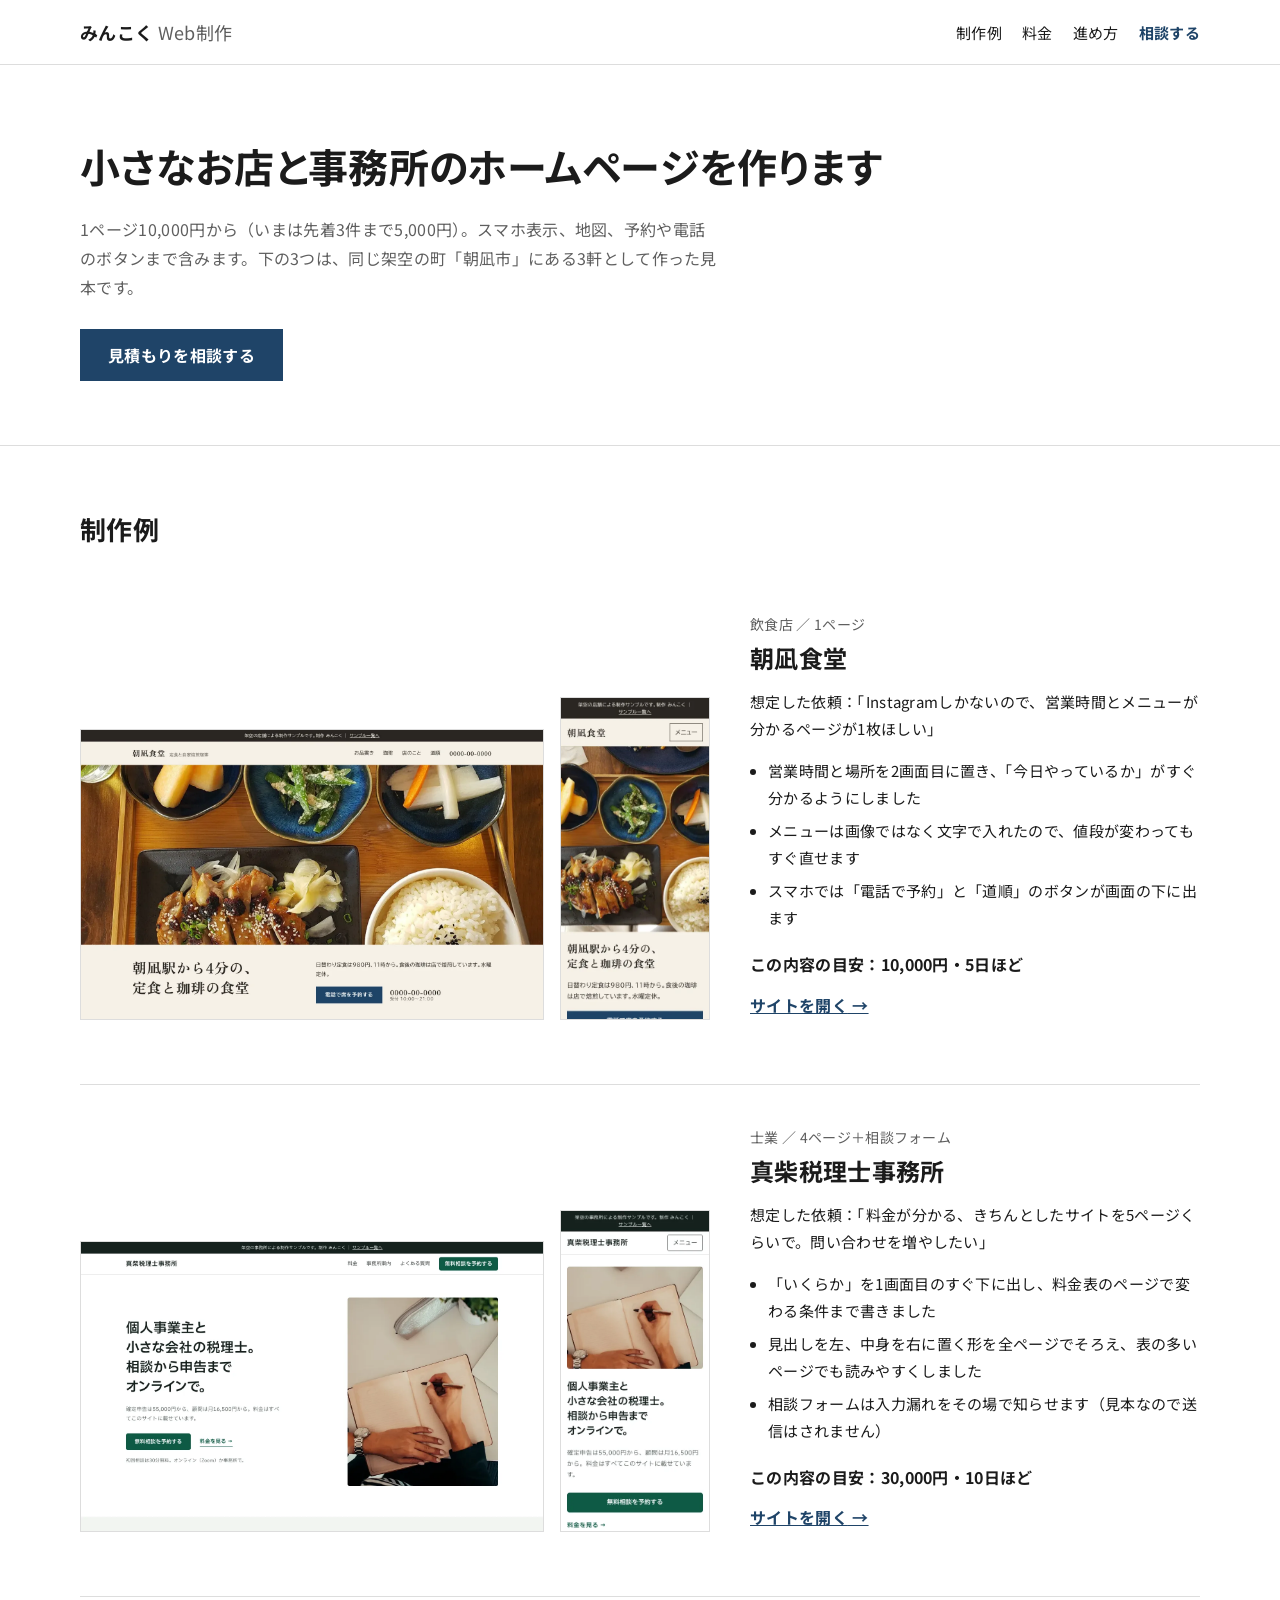
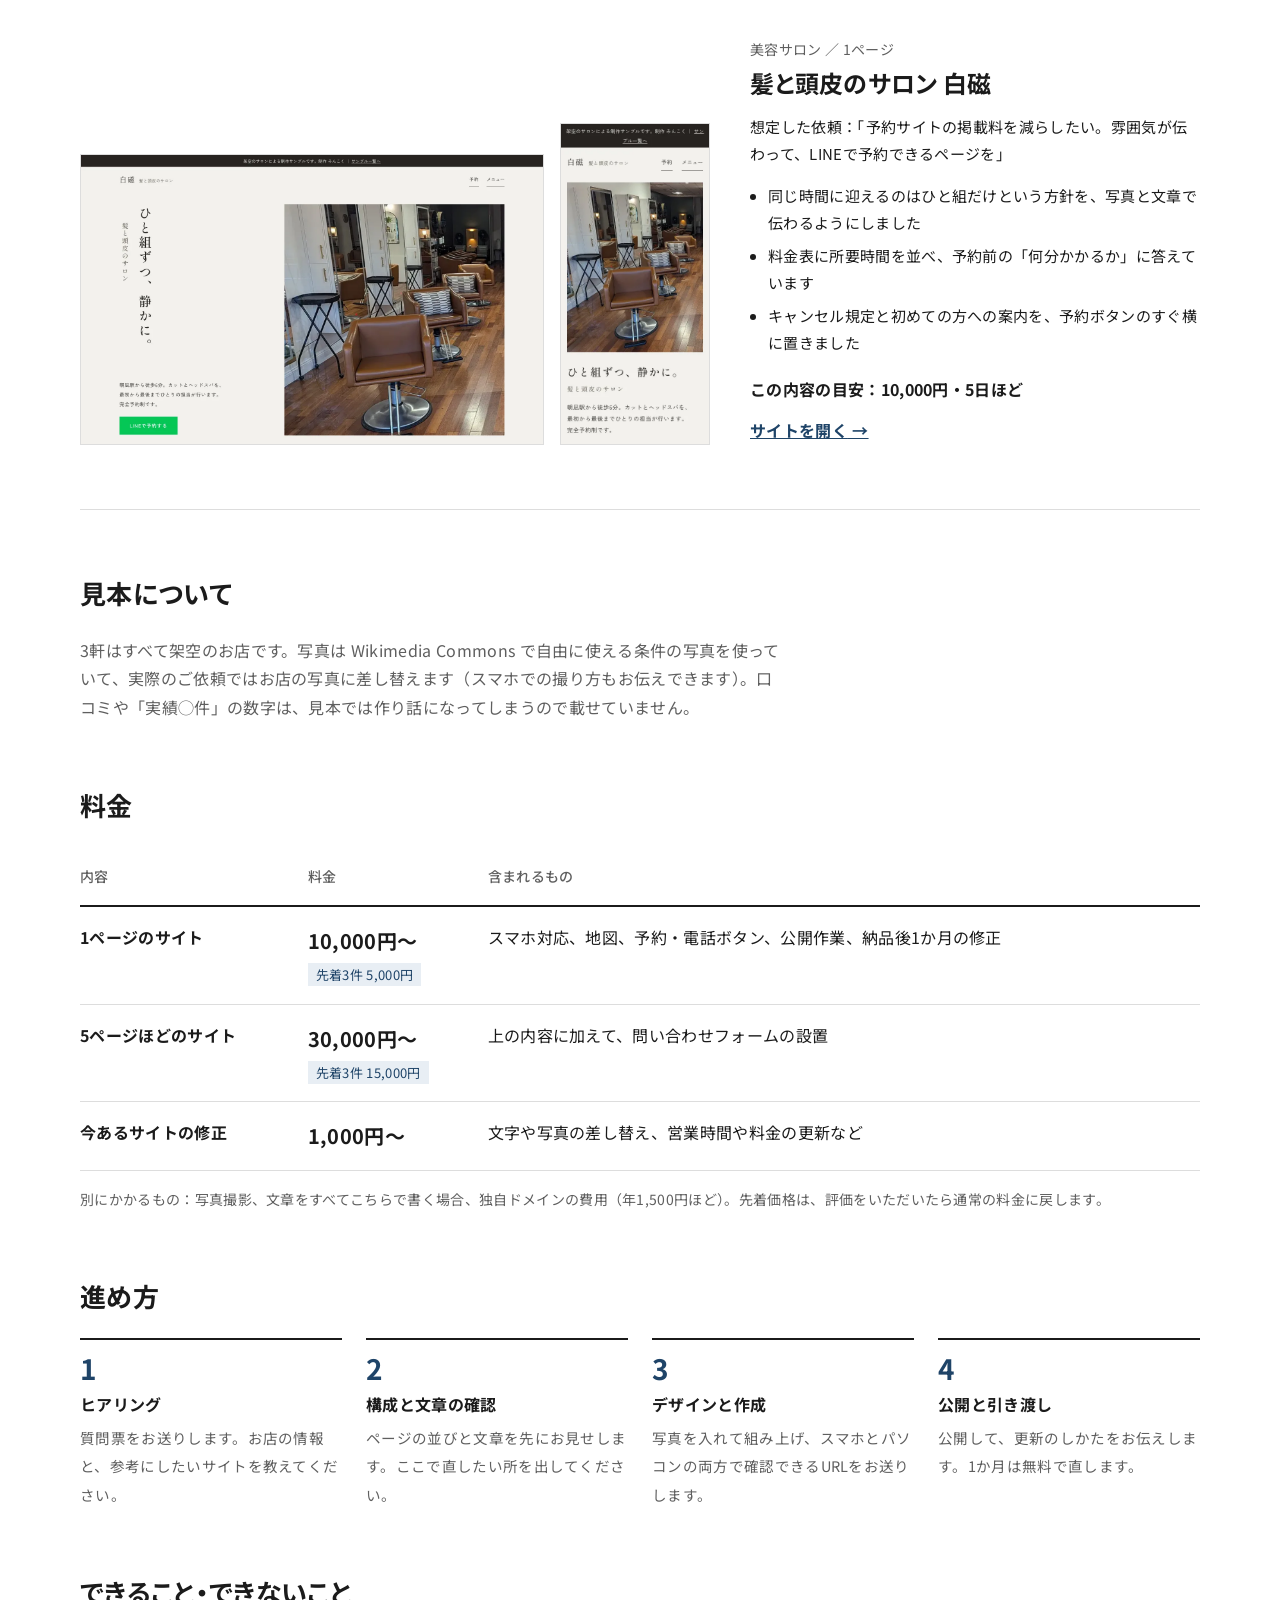
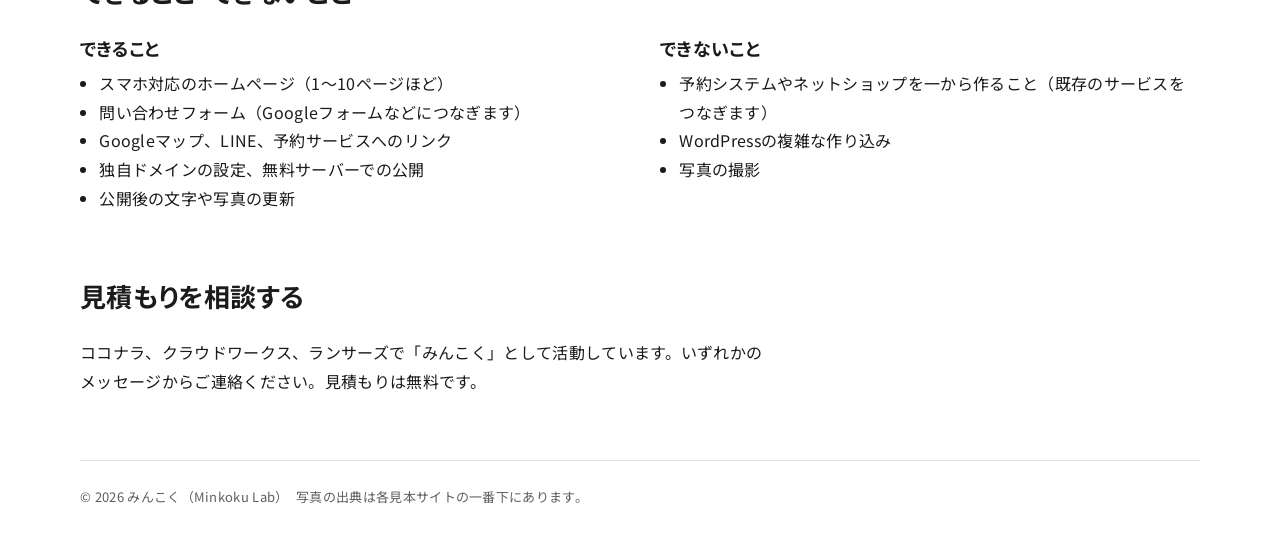
==== index.html @ 03c53bc1 "Add web production samples (3 fictional shops) and portfolio page Co-Authored-By: Claude Opus 5.5 <n" ====
<!doctype html>
<html lang="ja">
<head>
<meta charset="utf-8">
<meta name="viewport" content="width=device-width, initial-scale=1">
<title>みんこく Web制作｜小さなお店と事務所のホームページ</title>
<meta name="description" content="飲食店、士業、サロンなど小さなお店と事務所のホームページを作ります。1ページ10,000円から（先着3件は5,000円）。スマホ表示、地図、予約ボタンまで含みます。">
<meta property="og:title" content="みんこく Web制作">
<meta property="og:image" content="assets/shots/shokudo-pc.webp">
<link rel="preconnect" href="https://fonts.googleapis.com">
<link rel="preconnect" href="https://fonts.gstatic.com" crossorigin>
<link href="https://fonts.googleapis.com/css2?family=Noto+Sans+JP:wght@400;500;700&display=swap" rel="stylesheet">
<link rel="stylesheet" href="assets/style.css">
</head>
<body>
<header class="head">
  <div class="wrap head-in">
    <a class="brand" href="./">みんこく <span>Web制作</span></a>
    <nav aria-label="ページ内"><a href="#works">制作例</a><a href="#price">料金</a><a href="#flow">進め方</a><a href="#contact" class="cta">相談する</a></nav>
  </div>
</header>

<main>
  <section class="intro wrap">
    <h1><span>小さなお店と事務所の</span><span>ホームページを作ります</span></h1>
    <p>1ページ10,000円から（いまは先着3件まで5,000円）。スマホ表示、地図、予約や電話のボタンまで含みます。下の3つは、同じ架空の町「朝凪市」にある3軒として作った見本です。</p>
    <a class="btn" href="#contact">見積もりを相談する</a>
  </section>

  <section id="works" class="works" aria-labelledby="h-works">
    <h2 id="h-works" class="wrap sec-title">制作例</h2>

    <article class="work wrap">
      <div class="shots">
        <a class="pc" href="shokudo/"><img src="assets/shots/shokudo-pc.webp" width="1440" height="900" alt="朝凪食堂のトップ画面（パソコン）" loading="lazy"></a>
        <a class="sp" href="shokudo/"><img src="assets/shots/shokudo-sp.webp" width="390" height="844" alt="朝凪食堂のトップ画面（スマホ）" loading="lazy"></a>
      </div>
      <div class="info">
        <p class="kind">飲食店 ／ 1ページ</p>
        <h3>朝凪食堂</h3>
        <p class="case">想定した依頼：「Instagramしかないので、営業時間とメニューが分かるページが1枚ほしい」</p>
        <ul class="points">
          <li>営業時間と場所を2画面目に置き、「今日やっているか」がすぐ分かるようにしました</li>
          <li>メニューは画像ではなく文字で入れたので、値段が変わってもすぐ直せます</li>
          <li>スマホでは「電話で予約」と「道順」のボタンが画面の下に出ます</li>
        </ul>
        <p class="cost">この内容の目安：10,000円・5日ほど</p>
        <a class="open" href="shokudo/">サイトを開く</a>
      </div>
    </article>

    <article class="work wrap">
      <div class="shots">
        <a class="pc" href="zeirishi/"><img src="assets/shots/zeirishi-pc.webp" width="1440" height="900" alt="真柴税理士事務所のトップ画面（パソコン）" loading="lazy"></a>
        <a class="sp" href="zeirishi/"><img src="assets/shots/zeirishi-sp.webp" width="390" height="844" alt="真柴税理士事務所のトップ画面（スマホ）" loading="lazy"></a>
      </div>
      <div class="info">
        <p class="kind">士業 ／ 4ページ＋相談フォーム</p>
        <h3>真柴税理士事務所</h3>
        <p class="case">想定した依頼：「料金が分かる、きちんとしたサイトを5ページくらいで。問い合わせを増やしたい」</p>
        <ul class="points">
          <li>「いくらか」を1画面目のすぐ下に出し、料金表のページで変わる条件まで書きました</li>
          <li>見出しを左、中身を右に置く形を全ページでそろえ、表の多いページでも読みやすくしました</li>
          <li>相談フォームは入力漏れをその場で知らせます（見本なので送信はされません）</li>
        </ul>
        <p class="cost">この内容の目安：30,000円・10日ほど</p>
        <a class="open" href="zeirishi/">サイトを開く</a>
      </div>
    </article>

    <article class="work wrap">
      <div class="shots">
        <a class="pc" href="salon/"><img src="assets/shots/salon-pc.webp" width="1440" height="900" alt="個室サロン 白磁のトップ画面（パソコン）" loading="lazy"></a>
        <a class="sp" href="salon/"><img src="assets/shots/salon-sp.webp" width="390" height="844" alt="個室サロン 白磁のトップ画面（スマホ）" loading="lazy"></a>
      </div>
      <div class="info">
        <p class="kind">美容サロン ／ 1ページ</p>
        <h3>髪と頭皮のサロン 白磁</h3>
        <p class="case">想定した依頼：「予約サイトの掲載料を減らしたい。雰囲気が伝わって、LINEで予約できるページを」</p>
        <ul class="points">
          <li>同じ時間に迎えるのはひと組だけという方針を、写真と文章で伝わるようにしました</li>
          <li>料金表に所要時間を並べ、予約前の「何分かかるか」に答えています</li>
          <li>キャンセル規定と初めての方への案内を、予約ボタンのすぐ横に置きました</li>
        </ul>
        <p class="cost">この内容の目安：10,000円・5日ほど</p>
        <a class="open" href="salon/">サイトを開く</a>
      </div>
    </article>
  </section>

  <section class="wrap note-sec" aria-labelledby="h-note">
    <h2 id="h-note" class="sec-title">見本について</h2>
    <p>3軒はすべて架空のお店です。写真は Wikimedia Commons で自由に使える条件の写真を使っていて、実際のご依頼ではお店の写真に差し替えます（スマホでの撮り方もお伝えできます）。口コミや「実績◯件」の数字は、見本では作り話になってしまうので載せていません。</p>
  </section>

  <section id="price" class="wrap" aria-labelledby="h-price">
    <h2 id="h-price" class="sec-title">料金</h2>
    <table class="price">
      <thead><tr><th scope="col">内容</th><th scope="col">料金</th><th scope="col">含まれるもの</th></tr></thead>
      <tbody>
        <tr><th scope="row">1ページのサイト</th><td><b>10,000円〜</b><span class="tag">先着3件 5,000円</span></td><td>スマホ対応、地図、予約・電話ボタン、公開作業、納品後1か月の修正</td></tr>
        <tr><th scope="row">5ページほどのサイト</th><td><b>30,000円〜</b><span class="tag">先着3件 15,000円</span></td><td>上の内容に加えて、問い合わせフォームの設置</td></tr>
        <tr><th scope="row">今あるサイトの修正</th><td><b>1,000円〜</b></td><td>文字や写真の差し替え、営業時間や料金の更新など</td></tr>
      </tbody>
    </table>
    <p class="small">別にかかるもの：写真撮影、文章をすべてこちらで書く場合、独自ドメインの費用（年1,500円ほど）。先着価格は、評価をいただいたら通常の料金に戻します。</p>
  </section>

  <section id="flow" class="wrap" aria-labelledby="h-flow">
    <h2 id="h-flow" class="sec-title">進め方</h2>
    <ol class="flow">
      <li><b>ヒアリング</b><span>質問票をお送りします。お店の情報と、参考にしたいサイトを教えてください。</span></li>
      <li><b>構成と文章の確認</b><span>ページの並びと文章を先にお見せします。ここで直したい所を出してください。</span></li>
      <li><b>デザインと作成</b><span>写真を入れて組み上げ、スマホとパソコンの両方で確認できるURLをお送りします。</span></li>
      <li><b>公開と引き渡し</b><span>公開して、更新のしかたをお伝えします。1か月は無料で直します。</span></li>
    </ol>
  </section>

  <section class="wrap" aria-labelledby="h-can">
    <h2 id="h-can" class="sec-title">できること・できないこと</h2>
    <div class="can">
      <div><h3>できること</h3><ul><li>スマホ対応のホームページ（1〜10ページほど）</li><li>問い合わせフォーム（Googleフォームなどにつなぎます）</li><li>Googleマップ、LINE、予約サービスへのリンク</li><li>独自ドメインの設定、無料サーバーでの公開</li><li>公開後の文字や写真の更新</li></ul></div>
      <div><h3>できないこと</h3><ul><li>予約システムやネットショップを一から作ること（既存のサービスをつなぎます）</li><li>WordPressの複雑な作り込み</li><li>写真の撮影</li></ul></div>
    </div>
  </section>

  <section id="contact" class="wrap contact" aria-labelledby="h-contact">
    <h2 id="h-contact" class="sec-title">見積もりを相談する</h2>
    <p>ココナラ、クラウドワークス、ランサーズで「みんこく」として活動しています。いずれかのメッセージからご連絡ください。見積もりは無料です。</p>
  </section>
</main>

<footer class="foot wrap">© 2026 みんこく（Minkoku Lab）　写真の出典は各見本サイトの一番下にあります。</footer>
</body>
</html>
---- assets/style.css ----
:root{--ink:#1B1B1B;--muted:#5F5F5F;--line:#DDDDDD;--accent:#1F4468;--bg:#fff}
*{box-sizing:border-box}
html{scroll-behavior:smooth}
body{margin:0;background:var(--bg);color:var(--ink);font-family:"Noto Sans JP",sans-serif;font-size:16px;line-height:1.8;letter-spacing:.02em;line-break:strict}
img{display:block;max-width:100%;height:auto}
a{color:var(--accent)}
h1,h2,h3{margin:0;line-height:1.45;font-feature-settings:"palt"}
h1 span{display:inline-block}
p{margin:0}
.wrap{width:min(100% - 48px,1120px);margin-inline:auto}
:focus-visible{outline:2px solid var(--accent);outline-offset:3px}
.head{border-bottom:1px solid var(--line)}
.head-in{display:flex;align-items:center;justify-content:space-between;min-height:64px;gap:16px;flex-wrap:wrap}
.brand{font-weight:700;font-size:18px;color:var(--ink);text-decoration:none}
.brand span{font-weight:400;color:var(--muted)}
.head nav{display:flex;gap:20px;font-size:15px}
.head nav a{color:var(--ink);text-decoration:none}
.head nav .cta{color:var(--accent);font-weight:700}
.intro{padding:72px 0 64px}
.intro h1{font-size:40px;margin-bottom:20px}
.intro p{max-width:40em;color:var(--muted);margin-bottom:28px}
.btn{display:inline-flex;align-items:center;min-height:52px;padding:0 28px;background:var(--accent);color:#fff;text-decoration:none;font-weight:700}
.btn:hover{background:#163350}
.sec-title{font-size:26px;margin-bottom:24px}
.works{border-top:1px solid var(--line);padding-top:64px}
.work{display:grid;grid-template-columns:7fr 5fr;gap:40px;padding:40px 0 64px;border-bottom:1px solid var(--line)}
.shots{display:grid;grid-template-columns:1fr 150px;gap:16px;align-items:end}
.shots a{display:block;border:1px solid var(--line);overflow:hidden}
.shots img{transition:transform .4s}
.shots a:hover img{transform:scale(1.02)}
.kind{font-size:14px;color:var(--muted)}
.info h3{font-size:24px;margin:4px 0 12px}
.case{font-size:15px;margin-bottom:12px}
.points{margin:0 0 16px;padding-left:1.2em;font-size:15px}
.points li{padding:3px 0}
.cost{font-weight:700;margin-bottom:12px}
.open{font-weight:700}
.open::after{content:" →"}
.note-sec,#price,#flow,[aria-labelledby=h-can],.contact{padding:64px 0 0}
.note-sec p{max-width:44em;color:var(--muted)}
.price{width:100%;border-collapse:collapse}
.price th,.price td{text-align:left;padding:16px 12px 16px 0;border-bottom:1px solid var(--line);vertical-align:top}
.price thead th{font-size:14px;color:var(--muted);font-weight:500;border-bottom:2px solid var(--ink)}
.price b{font-size:20px;display:block}
.tag{display:inline-block;font-size:13px;background:#E8EEF4;color:var(--accent);padding:0 8px;margin-top:4px}
.small{font-size:14px;color:var(--muted);margin-top:16px}
.flow{list-style:none;margin:0;padding:0;counter-reset:f;display:grid;grid-template-columns:repeat(4,1fr);gap:24px}
.flow li{counter-increment:f;border-top:2px solid var(--ink);padding-top:12px}
.flow li::before{content:counter(f);font-size:28px;font-weight:700;color:var(--accent);display:block;line-height:1.2}
.flow b{display:block;margin:4px 0}
.flow span{font-size:14.5px;color:var(--muted)}
.can{display:grid;grid-template-columns:1fr 1fr;gap:40px}
.can h3{font-size:18px;margin-bottom:8px}
.can ul{margin:0;padding-left:1.2em}
.contact{padding-bottom:64px}
.contact p{max-width:44em}
.foot{border-top:1px solid var(--line);padding:24px 0 40px;font-size:13px;color:var(--muted)}
@media (max-width:820px){
  .wrap{width:min(100% - 32px,1120px)}
  .intro{padding:40px 0}
  .intro h1{font-size:28px}
  .work{grid-template-columns:1fr;gap:24px}
  .shots{grid-template-columns:1fr 96px}
  .price thead{display:none}
  .price,.price tbody,.price tr,.price th,.price td{display:block;width:100%}
  .price tr{border-bottom:1px solid var(--line);padding:12px 0}
  .price th,.price td{border:0;padding:2px 0}
  .flow,.can{grid-template-columns:1fr}
  .head nav{gap:14px;font-size:14px}
}
@media (prefers-reduced-motion:reduce){*{transition:none!important;scroll-behavior:auto!important}}
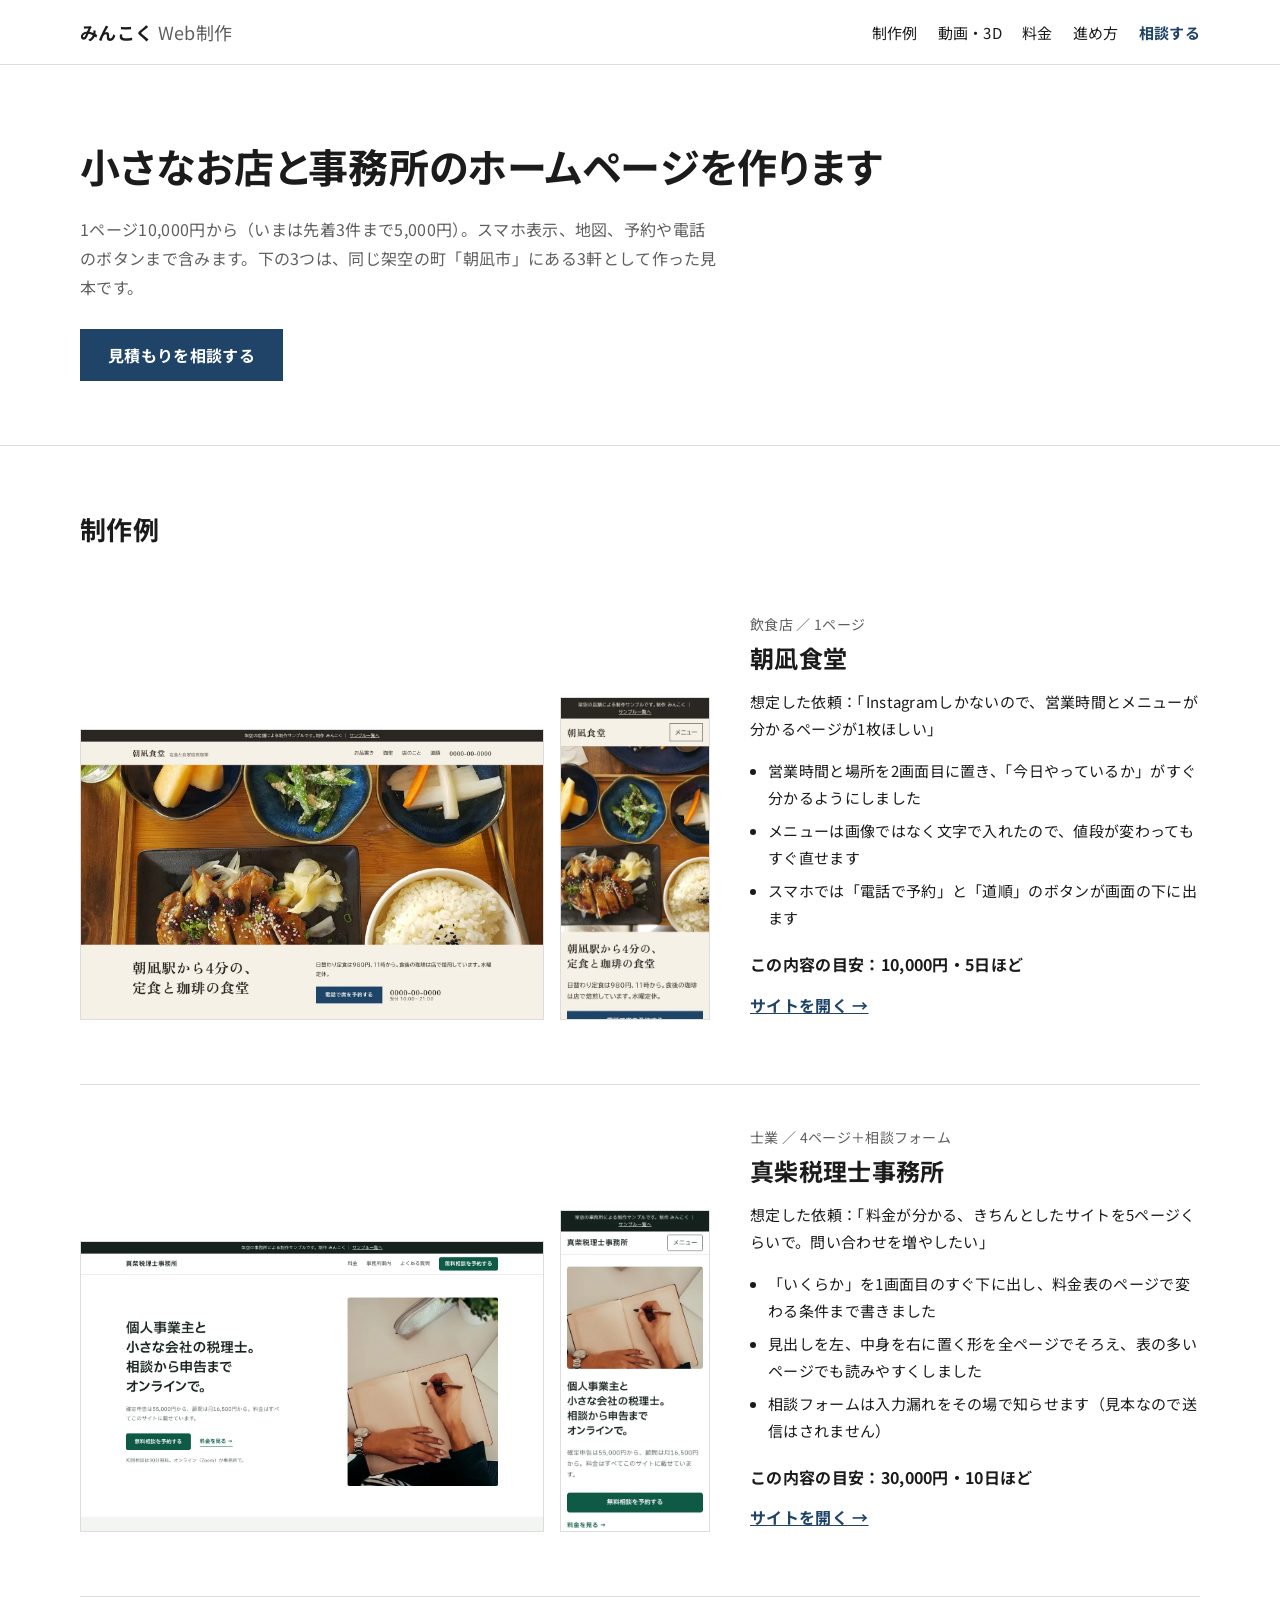
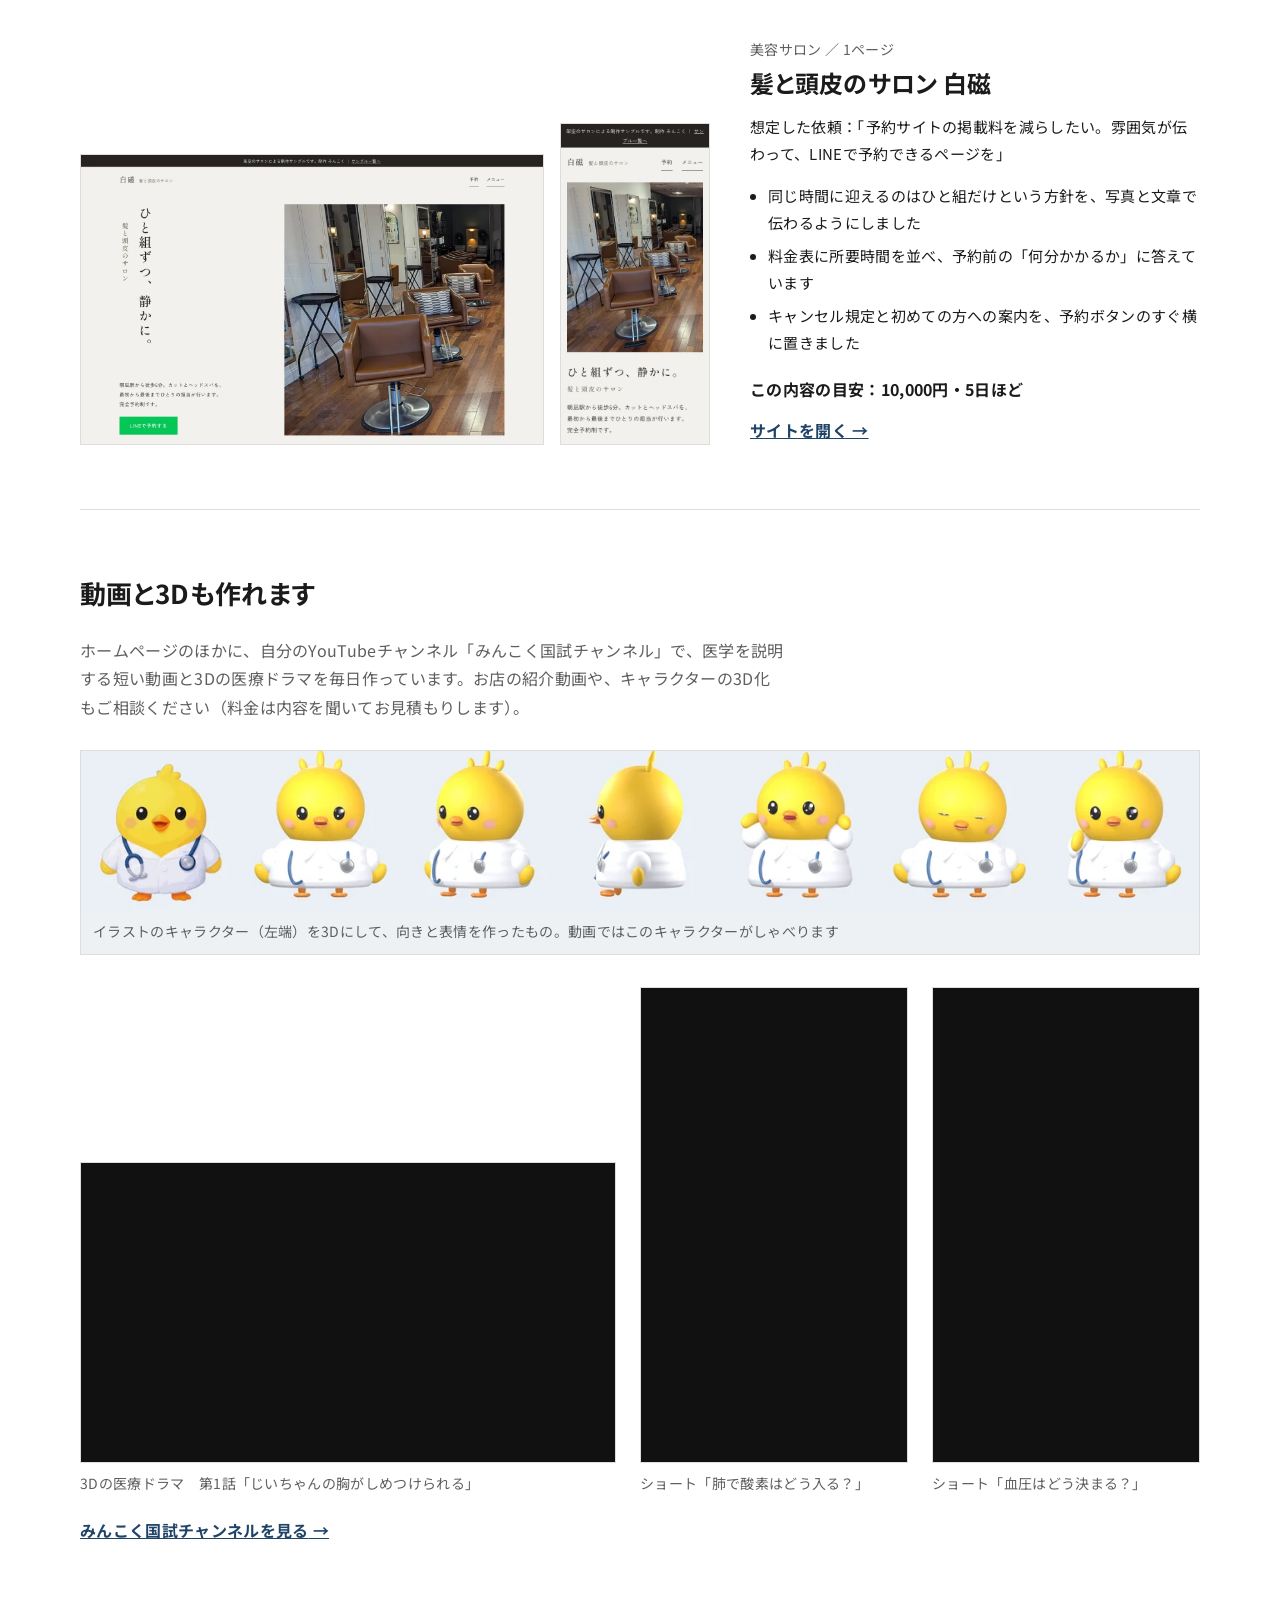
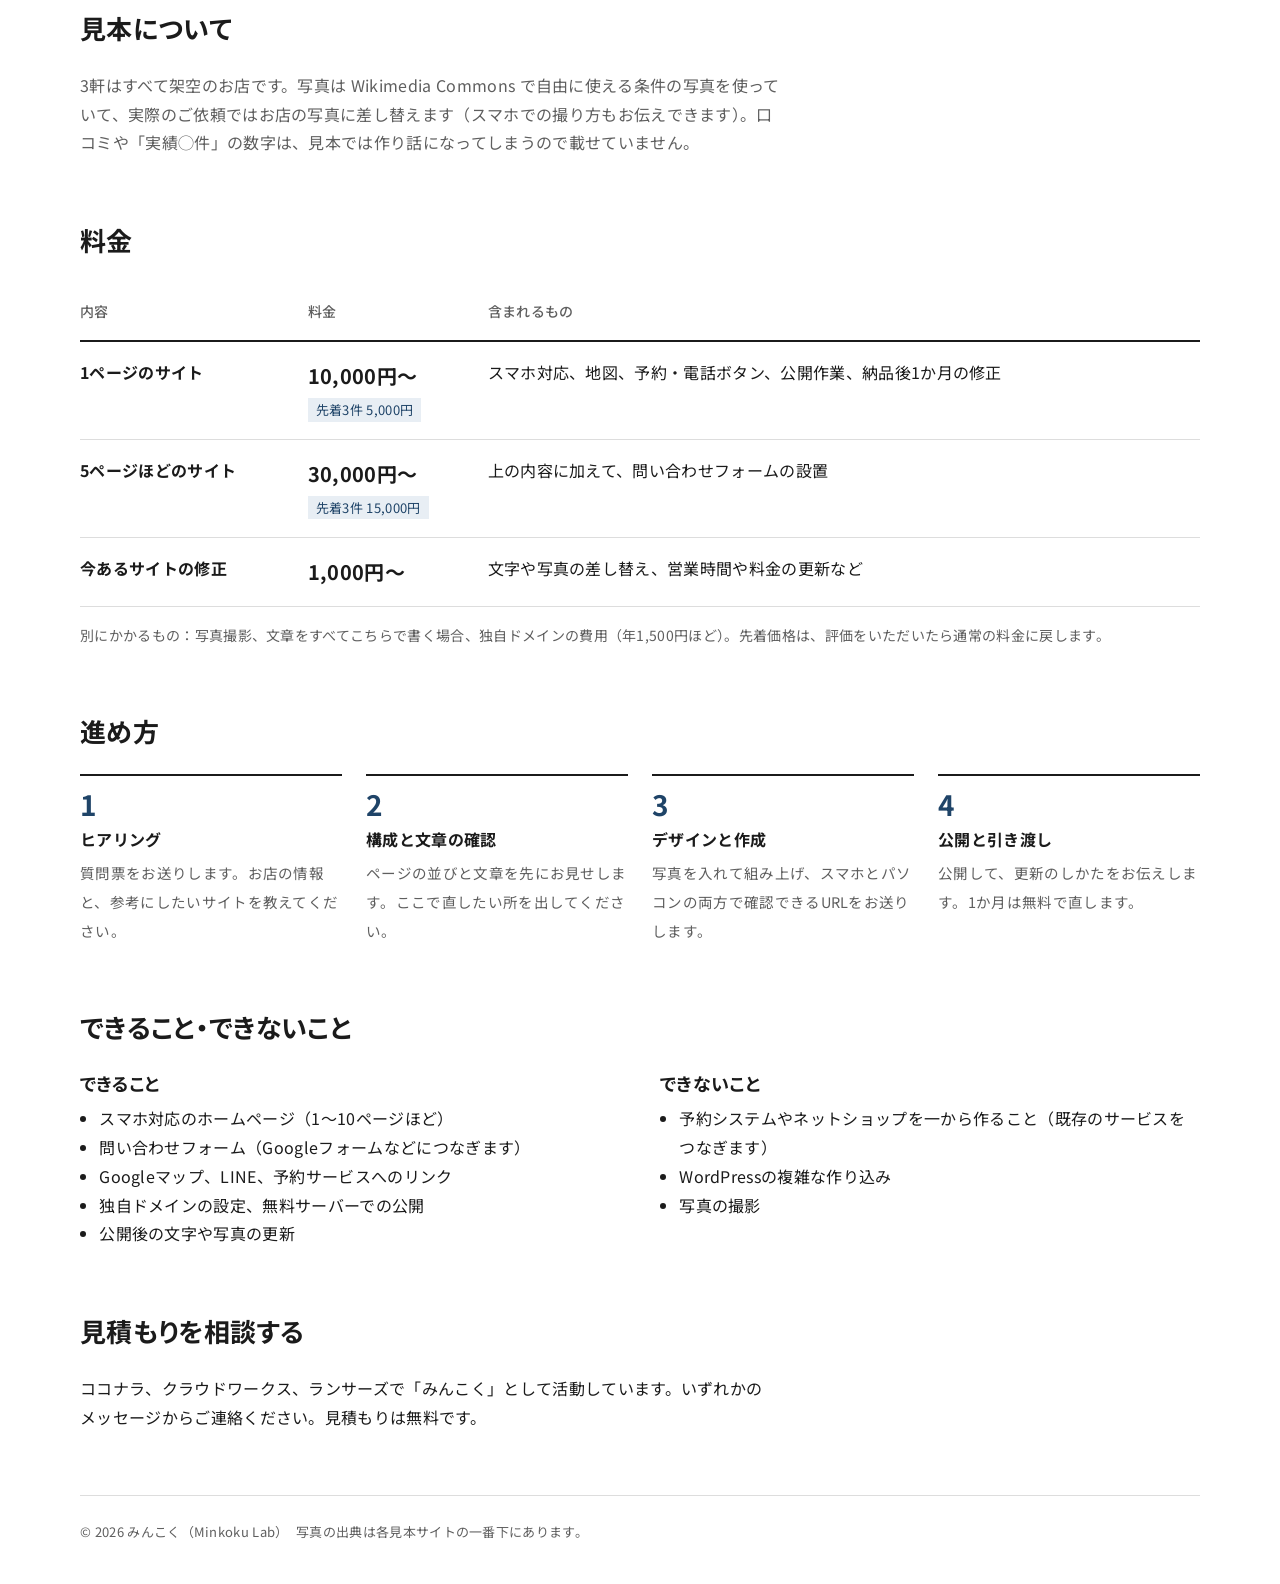
==== commit 1d3ff2cd: "Add video and 3D section to portfolio page Co-Authored-By: Claude Opus 5.5 <noreply@anthropic.com> C" ====
--- a/index.html
+++ b/index.html
@@ -16,7 +16,7 @@
 <header class="head">
   <div class="wrap head-in">
     <a class="brand" href="./">みんこく <span>Web制作</span></a>
-    <nav aria-label="ページ内"><a href="#works">制作例</a><a href="#price">料金</a><a href="#flow">進め方</a><a href="#contact" class="cta">相談する</a></nav>
+    <nav aria-label="ページ内"><a href="#works">制作例</a><a href="#media">動画・3D</a><a href="#price">料金</a><a href="#flow">進め方</a><a href="#contact" class="cta">相談する</a></nav>
   </div>
 </header>
 
@@ -88,6 +88,21 @@
     </article>
   </section>
 
+  <section id="media" class="wrap media" aria-labelledby="h-media">
+    <h2 id="h-media" class="sec-title">動画と3Dも作れます</h2>
+    <p class="media-lead">ホームページのほかに、自分のYouTubeチャンネル「みんこく国試チャンネル」で、医学を説明する短い動画と3Dの医療ドラマを毎日作っています。お店の紹介動画や、キャラクターの3D化もご相談ください（料金は内容を聞いてお見積もりします）。</p>
+    <figure class="media-3d">
+      <img src="assets/hiyoko-3d.webp" width="1344" height="192" alt="ひよこのキャラクター。左端が元のイラストで、その右に3Dにしたものを正面・横・後ろ・表情違いで並べている" loading="lazy">
+      <figcaption>イラストのキャラクター（左端）を3Dにして、向きと表情を作ったもの。動画ではこのキャラクターがしゃべります</figcaption>
+    </figure>
+    <div class="media-videos">
+      <figure><div class="yt yt-wide"><iframe src="https://www.youtube-nocookie.com/embed/W39rmq9bxFQ" title="3Dの医療ドラマ 第1話「じいちゃんの胸がしめつけられる」" loading="lazy" allow="encrypted-media; picture-in-picture" allowfullscreen></iframe></div><figcaption>3Dの医療ドラマ　第1話「じいちゃんの胸がしめつけられる」</figcaption></figure>
+      <figure><div class="yt yt-tall"><iframe src="https://www.youtube-nocookie.com/embed/z4KTn0otKYI" title="ショート動画「肺で酸素はどう入る？」" loading="lazy" allow="encrypted-media; picture-in-picture" allowfullscreen></iframe></div><figcaption>ショート「肺で酸素はどう入る？」</figcaption></figure>
+      <figure><div class="yt yt-tall"><iframe src="https://www.youtube-nocookie.com/embed/gao4qyjSYfU" title="ショート動画「血圧はどう決まる？」" loading="lazy" allow="encrypted-media; picture-in-picture" allowfullscreen></iframe></div><figcaption>ショート「血圧はどう決まる？」</figcaption></figure>
+    </div>
+    <p><a class="open" href="https://www.youtube.com/@minkoku_kokushi">みんこく国試チャンネルを見る</a></p>
+  </section>
+
   <section class="wrap note-sec" aria-labelledby="h-note">
     <h2 id="h-note" class="sec-title">見本について</h2>
     <p>3軒はすべて架空のお店です。写真は Wikimedia Commons で自由に使える条件の写真を使っていて、実際のご依頼ではお店の写真に差し替えます（スマホでの撮り方もお伝えできます）。口コミや「実績◯件」の数字は、見本では作り話になってしまうので載せていません。</p>
--- a/assets/style.css
+++ b/assets/style.css
@@ -36,7 +36,7 @@
 .cost{font-weight:700;margin-bottom:12px}
 .open{font-weight:700}
 .open::after{content:" →"}
-.note-sec,#price,#flow,[aria-labelledby=h-can],.contact{padding:64px 0 0}
+.media,.note-sec,#price,#flow,[aria-labelledby=h-can],.contact{padding:64px 0 0}
 .note-sec p{max-width:44em;color:var(--muted)}
 .price{width:100%;border-collapse:collapse}
 .price th,.price td{text-align:left;padding:16px 12px 16px 0;border-bottom:1px solid var(--line);vertical-align:top}
@@ -54,6 +54,15 @@
 .can ul{margin:0;padding-left:1.2em}
 .contact{padding-bottom:64px}
 .contact p{max-width:44em}
+.media-lead{max-width:44em;color:var(--muted);margin-bottom:28px}
+.media-3d{margin:0 0 32px;border:1px solid var(--line);background:#EEF1F4}
+.media-3d figcaption,.media-videos figcaption{font-size:14px;color:var(--muted);margin-top:8px}
+.media-3d figcaption{padding:0 12px 10px}
+.media-videos{display:grid;grid-template-columns:2fr 1fr 1fr;gap:24px;align-items:end;margin-bottom:20px}
+.media-videos figure{margin:0}
+.yt{position:relative;background:#111;border:1px solid var(--line)}
+.yt-wide{aspect-ratio:16/9}.yt-tall{aspect-ratio:9/16}
+.yt iframe{position:absolute;inset:0;width:100%;height:100%;border:0}
 .foot{border-top:1px solid var(--line);padding:24px 0 40px;font-size:13px;color:var(--muted)}
 @media (max-width:820px){
   .wrap{width:min(100% - 32px,1120px)}
@@ -66,6 +75,9 @@
   .price tr{border-bottom:1px solid var(--line);padding:12px 0}
   .price th,.price td{border:0;padding:2px 0}
   .flow,.can{grid-template-columns:1fr}
+  .media-videos{grid-template-columns:1fr 1fr}
+  .media-videos figure:first-child{grid-column:1/3}
+  .media-3d{overflow-x:auto}.media-3d img{min-width:640px}
   .head nav{gap:14px;font-size:14px}
 }
 @media (prefers-reduced-motion:reduce){*{transition:none!important;scroll-behavior:auto!important}}
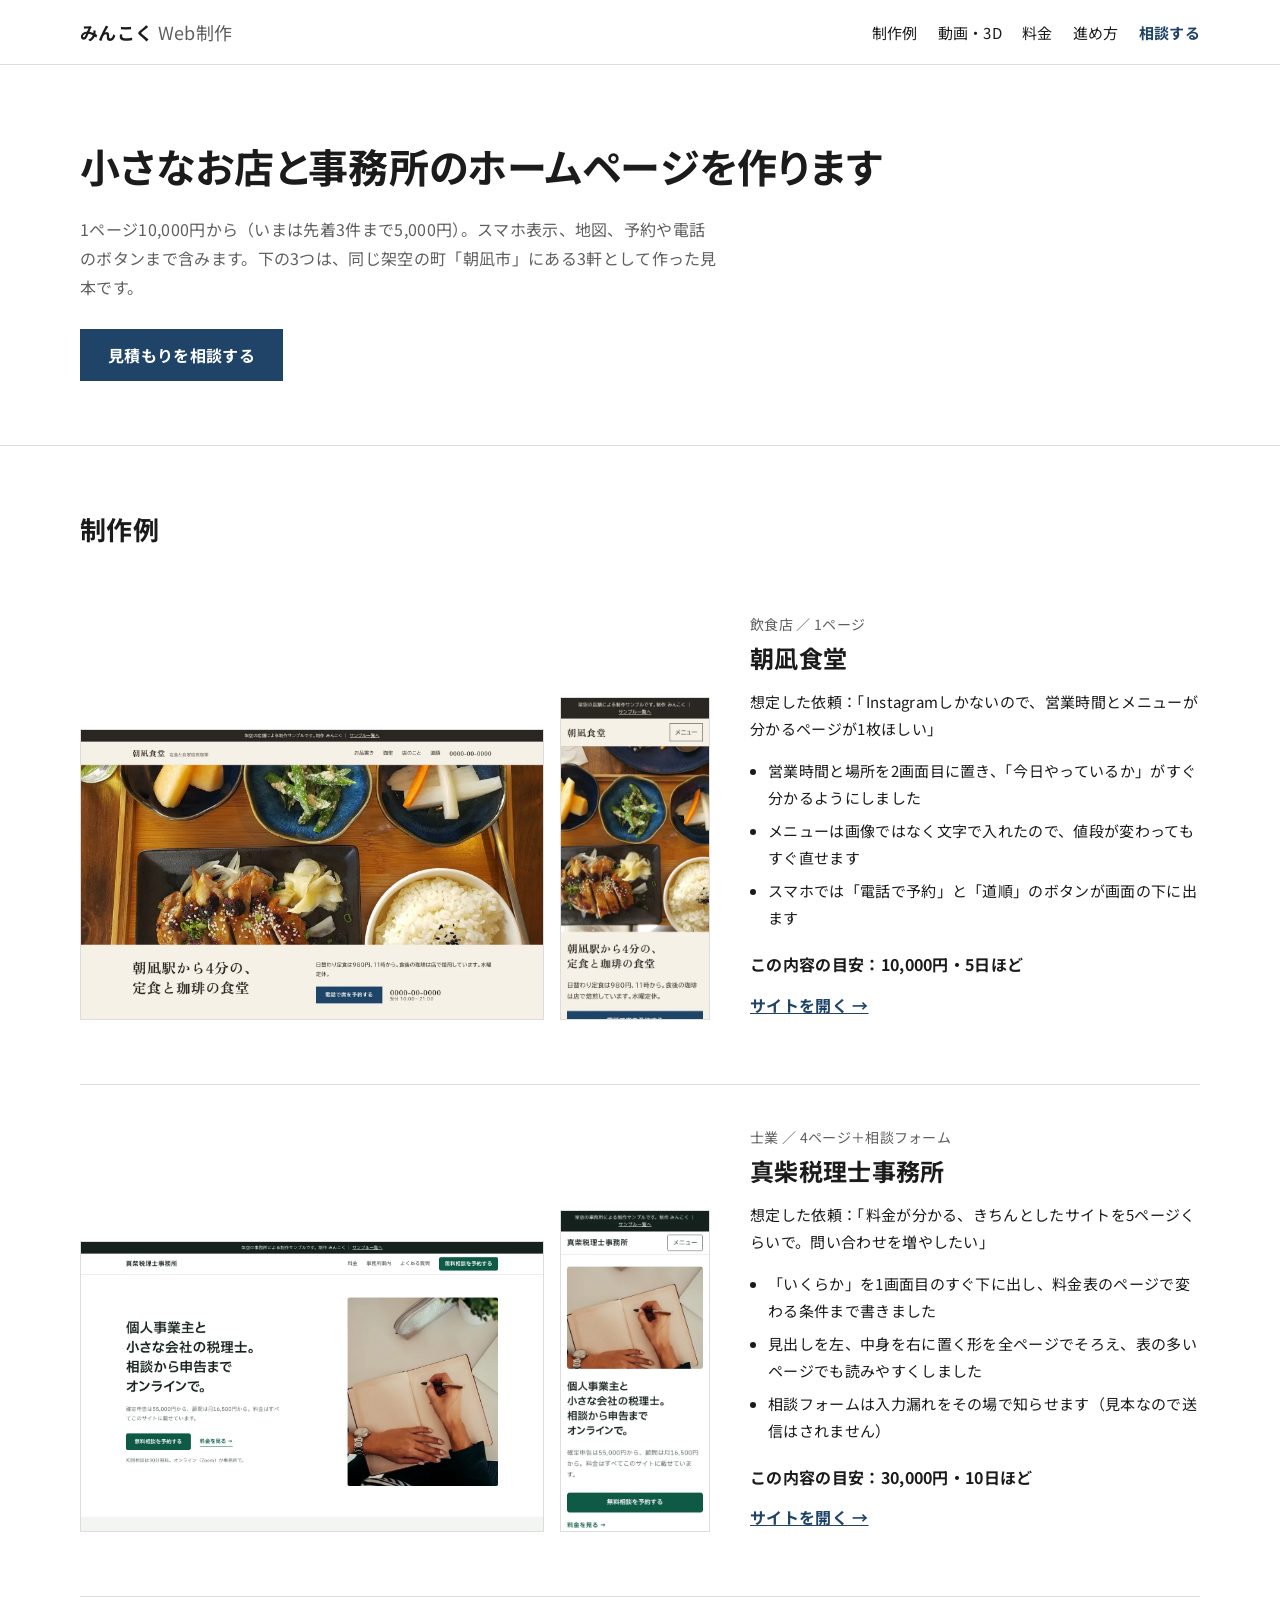
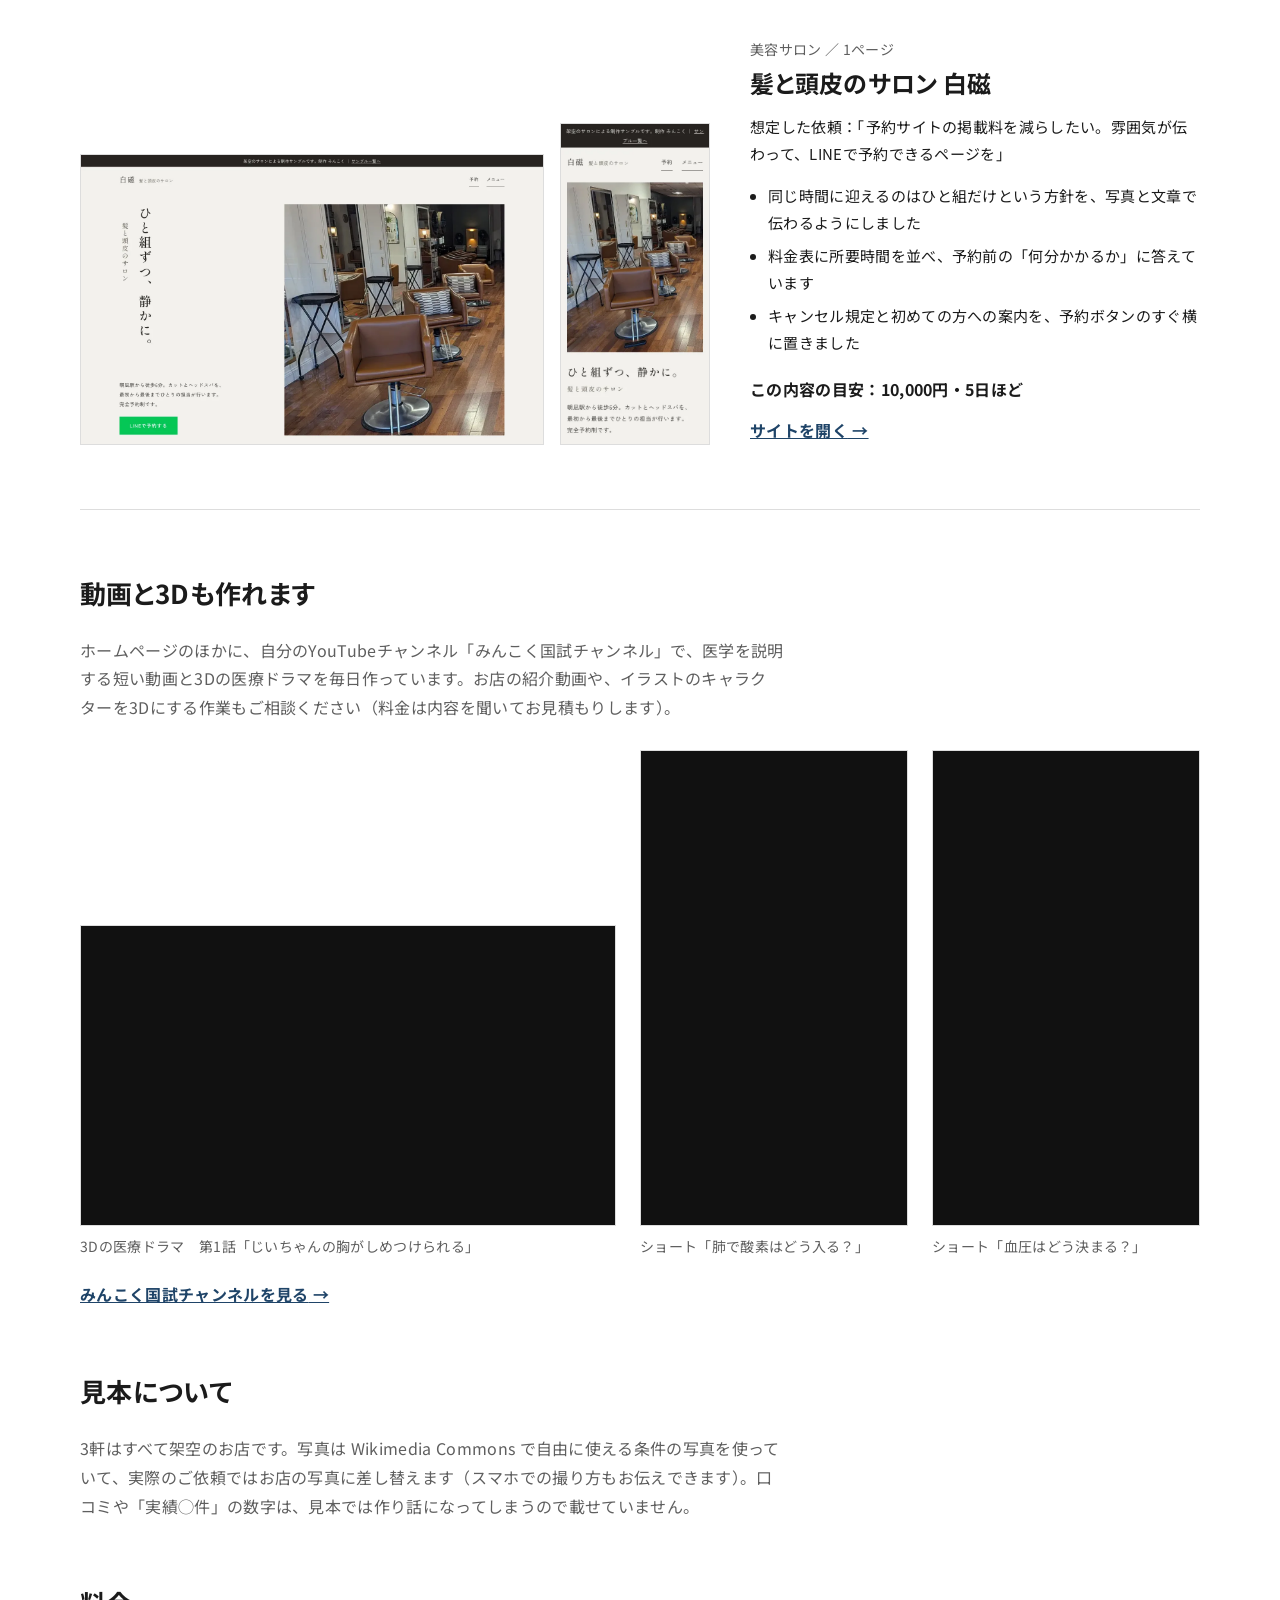
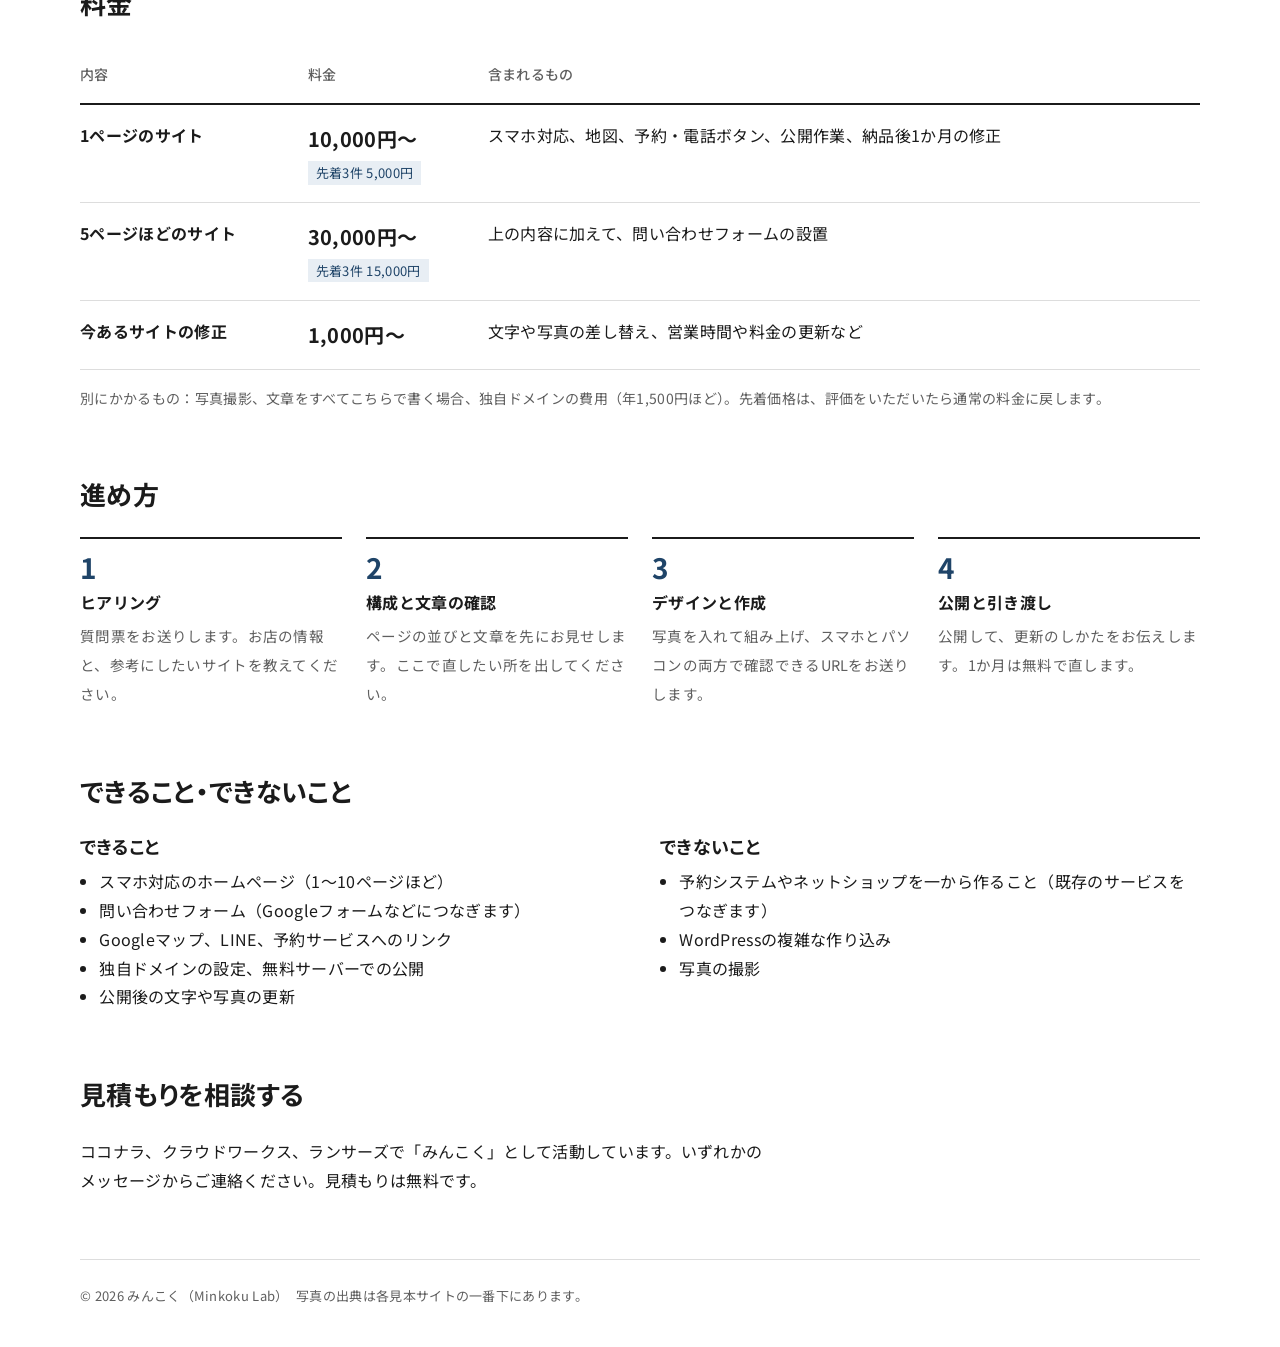
==== commit 377a4f80: "Remove old 3D character sheet from portfolio page Co-Authored-By: Claude Opus 5.5 <noreply@anthropic" ====
--- a/index.html
+++ b/index.html
@@ -90,11 +90,7 @@
 
   <section id="media" class="wrap media" aria-labelledby="h-media">
     <h2 id="h-media" class="sec-title">動画と3Dも作れます</h2>
-    <p class="media-lead">ホームページのほかに、自分のYouTubeチャンネル「みんこく国試チャンネル」で、医学を説明する短い動画と3Dの医療ドラマを毎日作っています。お店の紹介動画や、キャラクターの3D化もご相談ください（料金は内容を聞いてお見積もりします）。</p>
-    <figure class="media-3d">
-      <img src="assets/hiyoko-3d.webp" width="1344" height="192" alt="ひよこのキャラクター。左端が元のイラストで、その右に3Dにしたものを正面・横・後ろ・表情違いで並べている" loading="lazy">
-      <figcaption>イラストのキャラクター（左端）を3Dにして、向きと表情を作ったもの。動画ではこのキャラクターがしゃべります</figcaption>
-    </figure>
+    <p class="media-lead">ホームページのほかに、自分のYouTubeチャンネル「みんこく国試チャンネル」で、医学を説明する短い動画と3Dの医療ドラマを毎日作っています。お店の紹介動画や、イラストのキャラクターを3Dにする作業もご相談ください（料金は内容を聞いてお見積もりします）。</p>
     <div class="media-videos">
       <figure><div class="yt yt-wide"><iframe src="https://www.youtube-nocookie.com/embed/W39rmq9bxFQ" title="3Dの医療ドラマ 第1話「じいちゃんの胸がしめつけられる」" loading="lazy" allow="encrypted-media; picture-in-picture" allowfullscreen></iframe></div><figcaption>3Dの医療ドラマ　第1話「じいちゃんの胸がしめつけられる」</figcaption></figure>
       <figure><div class="yt yt-tall"><iframe src="https://www.youtube-nocookie.com/embed/z4KTn0otKYI" title="ショート動画「肺で酸素はどう入る？」" loading="lazy" allow="encrypted-media; picture-in-picture" allowfullscreen></iframe></div><figcaption>ショート「肺で酸素はどう入る？」</figcaption></figure>
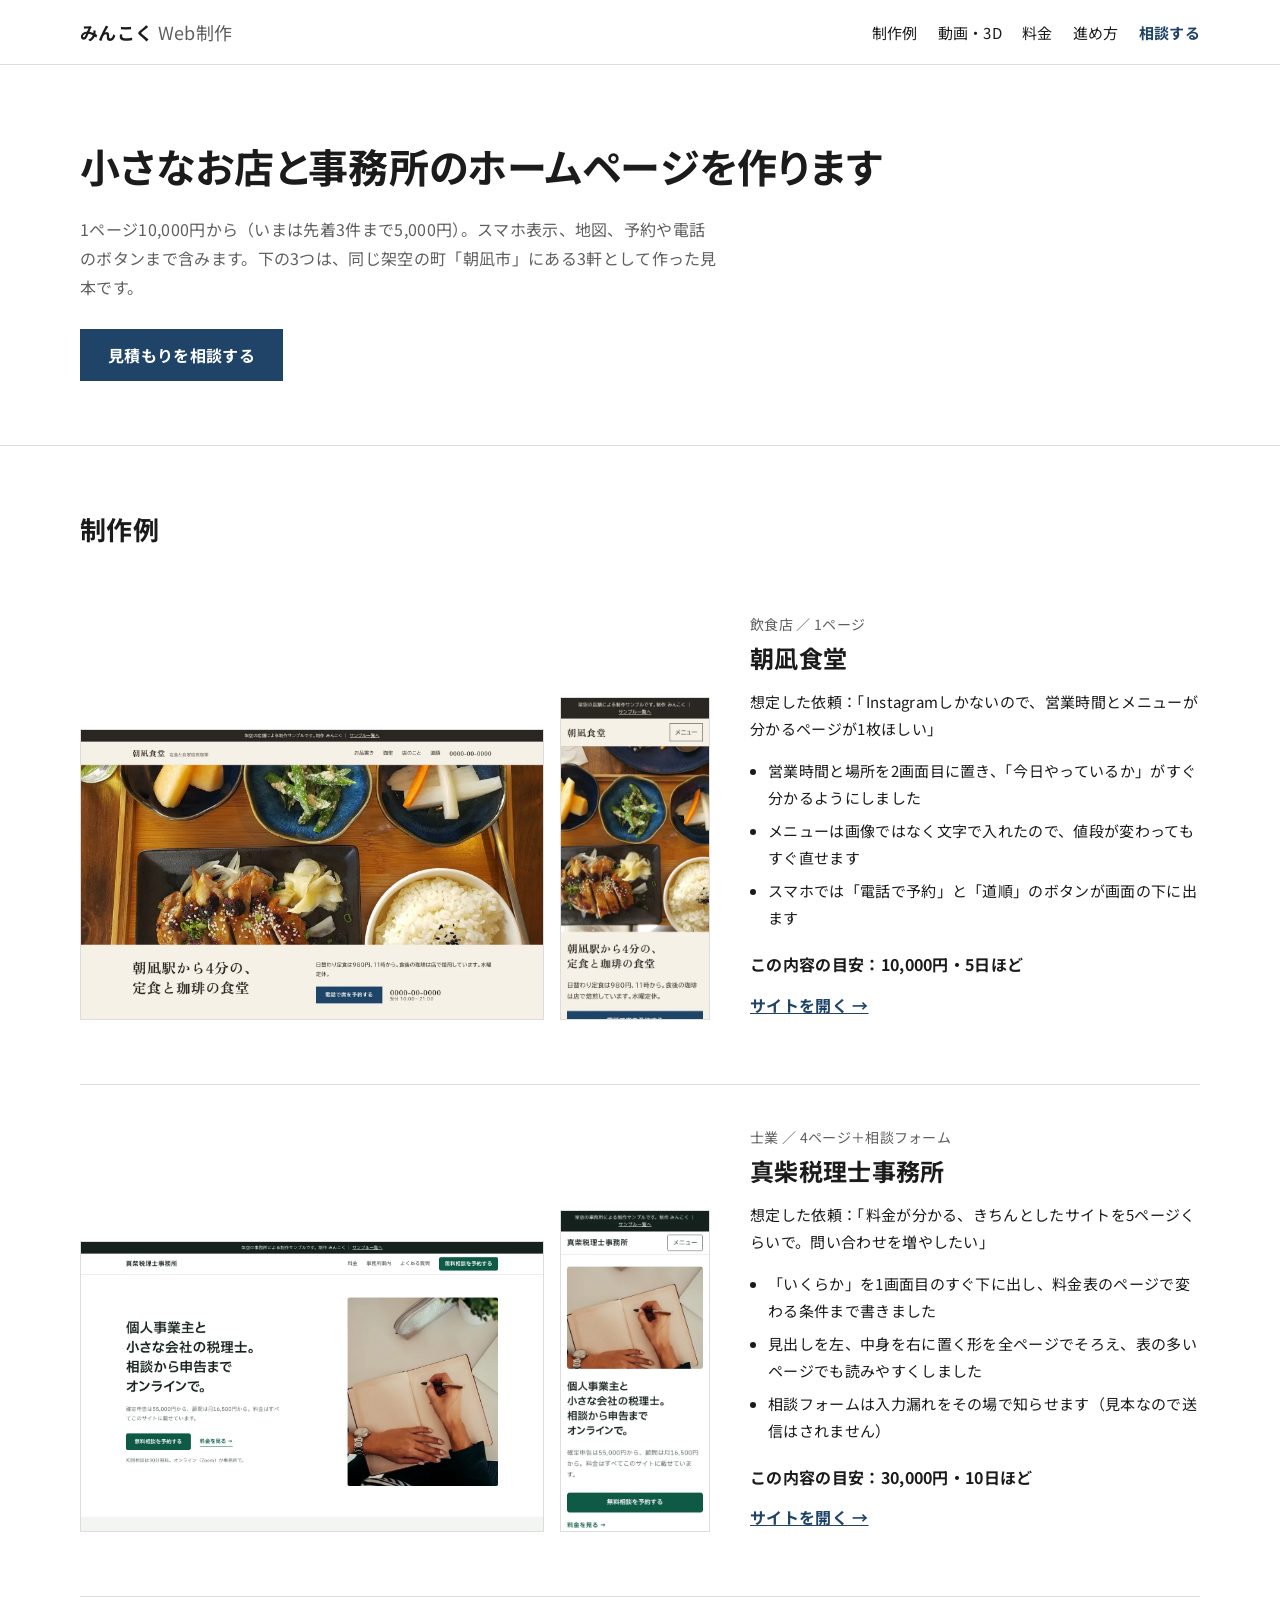
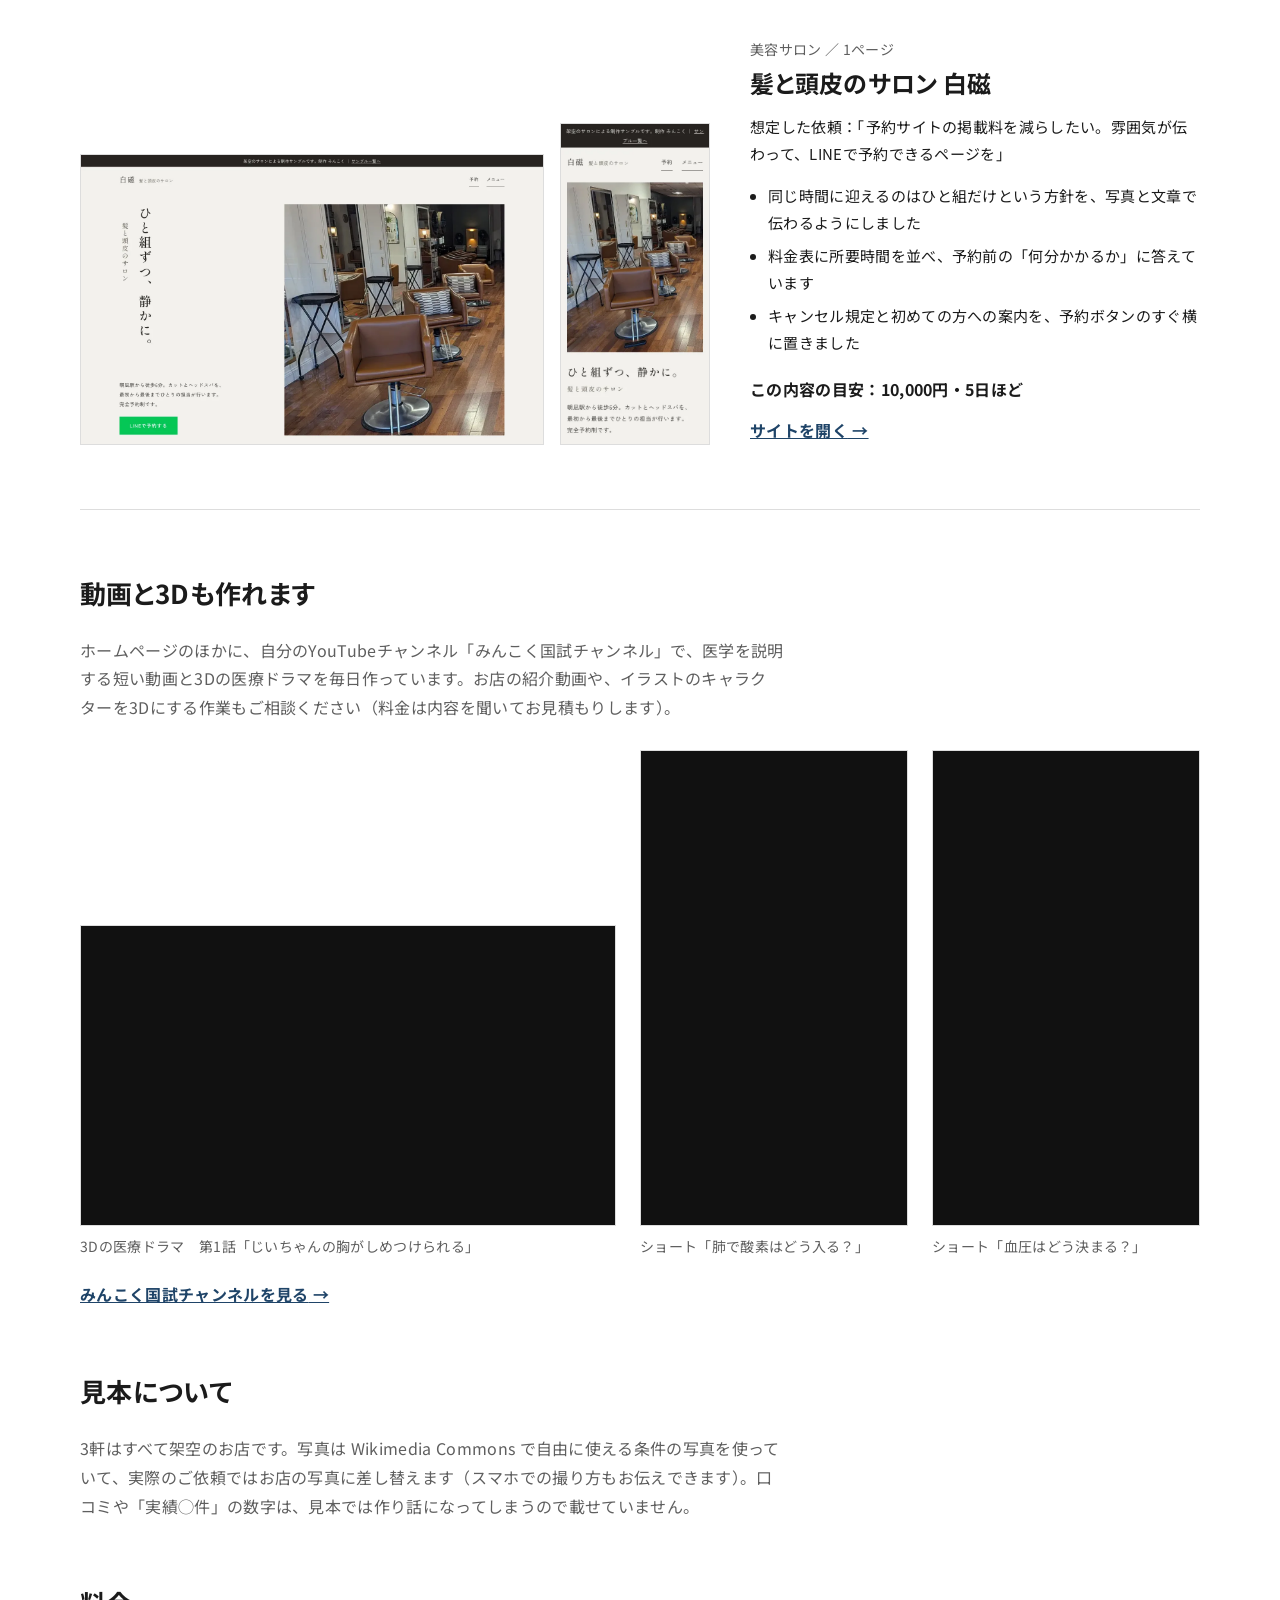
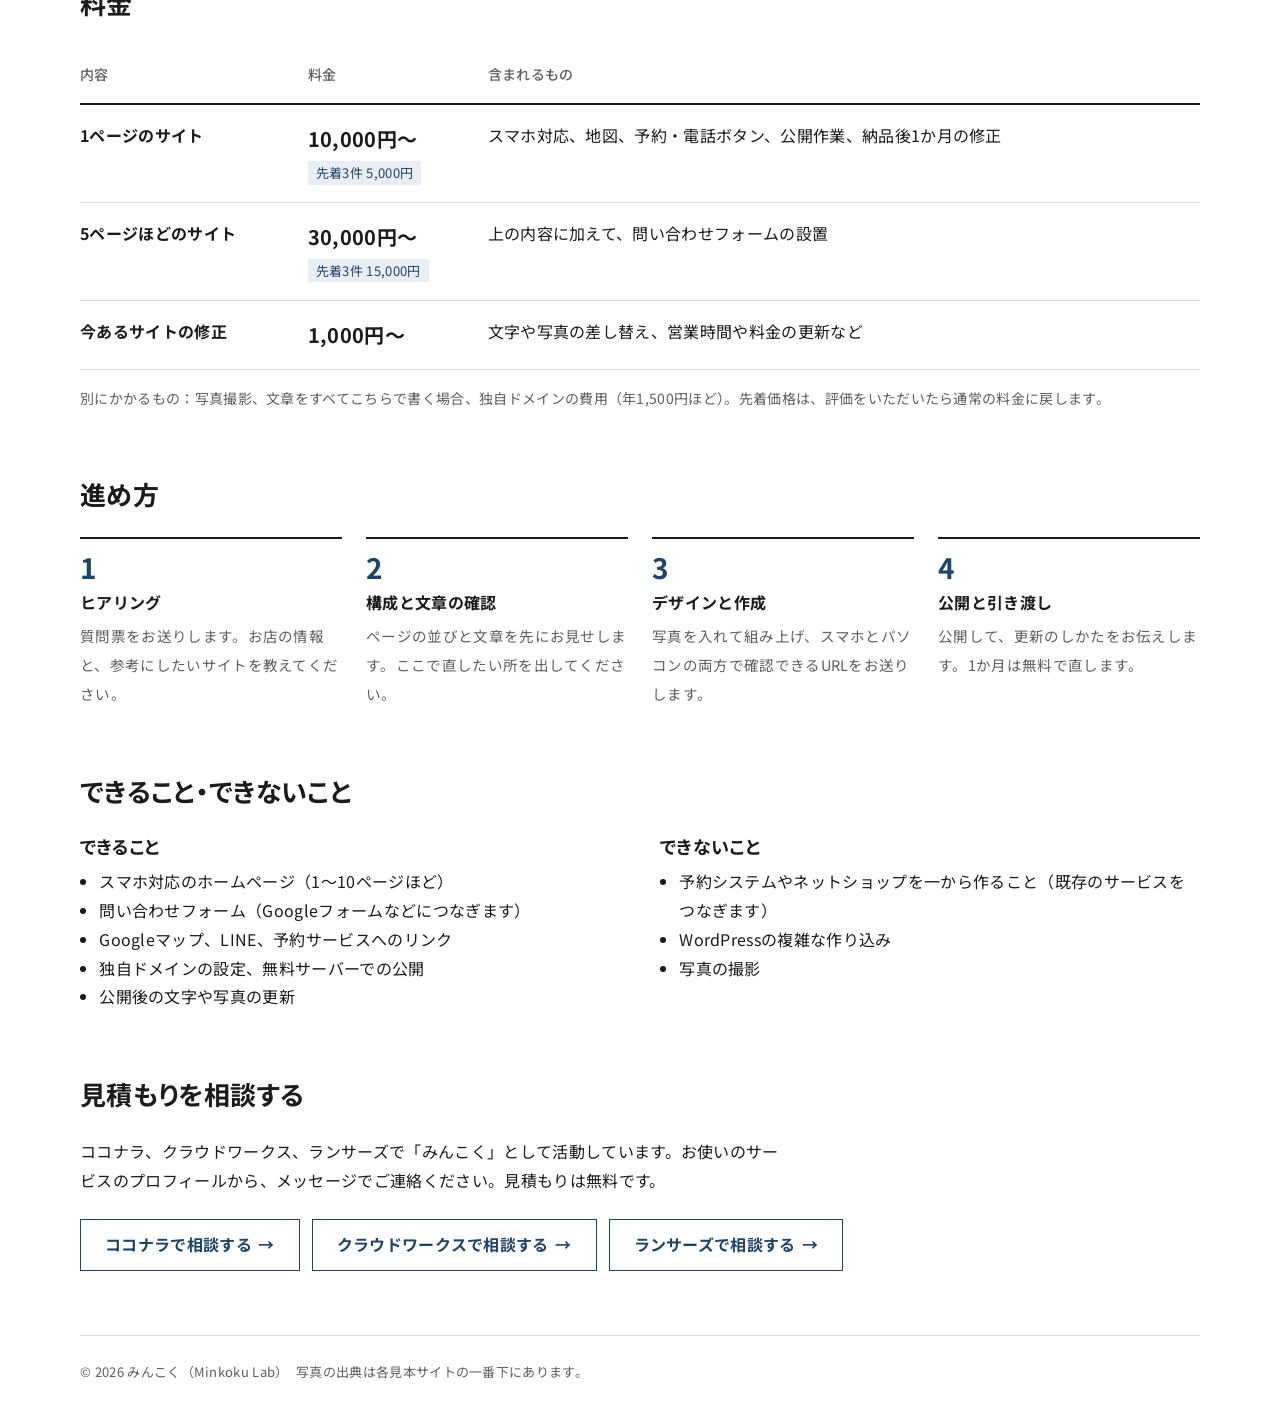
==== commit df63c5b8: "Link Coconala, CrowdWorks and Lancers profiles in contact section Co-Authored-By: Claude Opus 5.5 <n" ====
--- a/index.html
+++ b/index.html
@@ -137,7 +137,12 @@
 
   <section id="contact" class="wrap contact" aria-labelledby="h-contact">
     <h2 id="h-contact" class="sec-title">見積もりを相談する</h2>
-    <p>ココナラ、クラウドワークス、ランサーズで「みんこく」として活動しています。いずれかのメッセージからご連絡ください。見積もりは無料です。</p>
+    <p>ココナラ、クラウドワークス、ランサーズで「みんこく」として活動しています。お使いのサービスのプロフィールから、メッセージでご連絡ください。見積もりは無料です。</p>
+    <ul class="contact-links">
+      <li><a href="https://coconala.com/users/3192581">ココナラで相談する</a></li>
+      <li><a href="https://crowdworks.jp/public/employees/5026215">クラウドワークスで相談する</a></li>
+      <li><a href="https://www.lancers.jp/profile/hiro_ai100">ランサーズで相談する</a></li>
+    </ul>
   </section>
 </main>
 
--- a/assets/style.css
+++ b/assets/style.css
@@ -63,6 +63,10 @@
 .yt{position:relative;background:#111;border:1px solid var(--line)}
 .yt-wide{aspect-ratio:16/9}.yt-tall{aspect-ratio:9/16}
 .yt iframe{position:absolute;inset:0;width:100%;height:100%;border:0}
+.contact-links{list-style:none;margin:24px 0 0;padding:0;display:flex;flex-wrap:wrap;gap:12px}
+.contact-links a{display:inline-flex;align-items:center;min-height:52px;padding:0 24px;border:1px solid var(--accent);color:var(--accent);font-weight:700;text-decoration:none}
+.contact-links a::after{content:" →";margin-left:.4em}
+.contact-links a:hover{background:var(--accent);color:#fff}
 .foot{border-top:1px solid var(--line);padding:24px 0 40px;font-size:13px;color:var(--muted)}
 @media (max-width:820px){
   .wrap{width:min(100% - 32px,1120px)}
@@ -75,6 +79,7 @@
   .price tr{border-bottom:1px solid var(--line);padding:12px 0}
   .price th,.price td{border:0;padding:2px 0}
   .flow,.can{grid-template-columns:1fr}
+  .contact-links{flex-direction:column}.contact-links a{width:100%;justify-content:space-between}
   .media-videos{grid-template-columns:1fr 1fr}
   .media-videos figure:first-child{grid-column:1/3}
   .media-3d{overflow-x:auto}.media-3d img{min-width:640px}
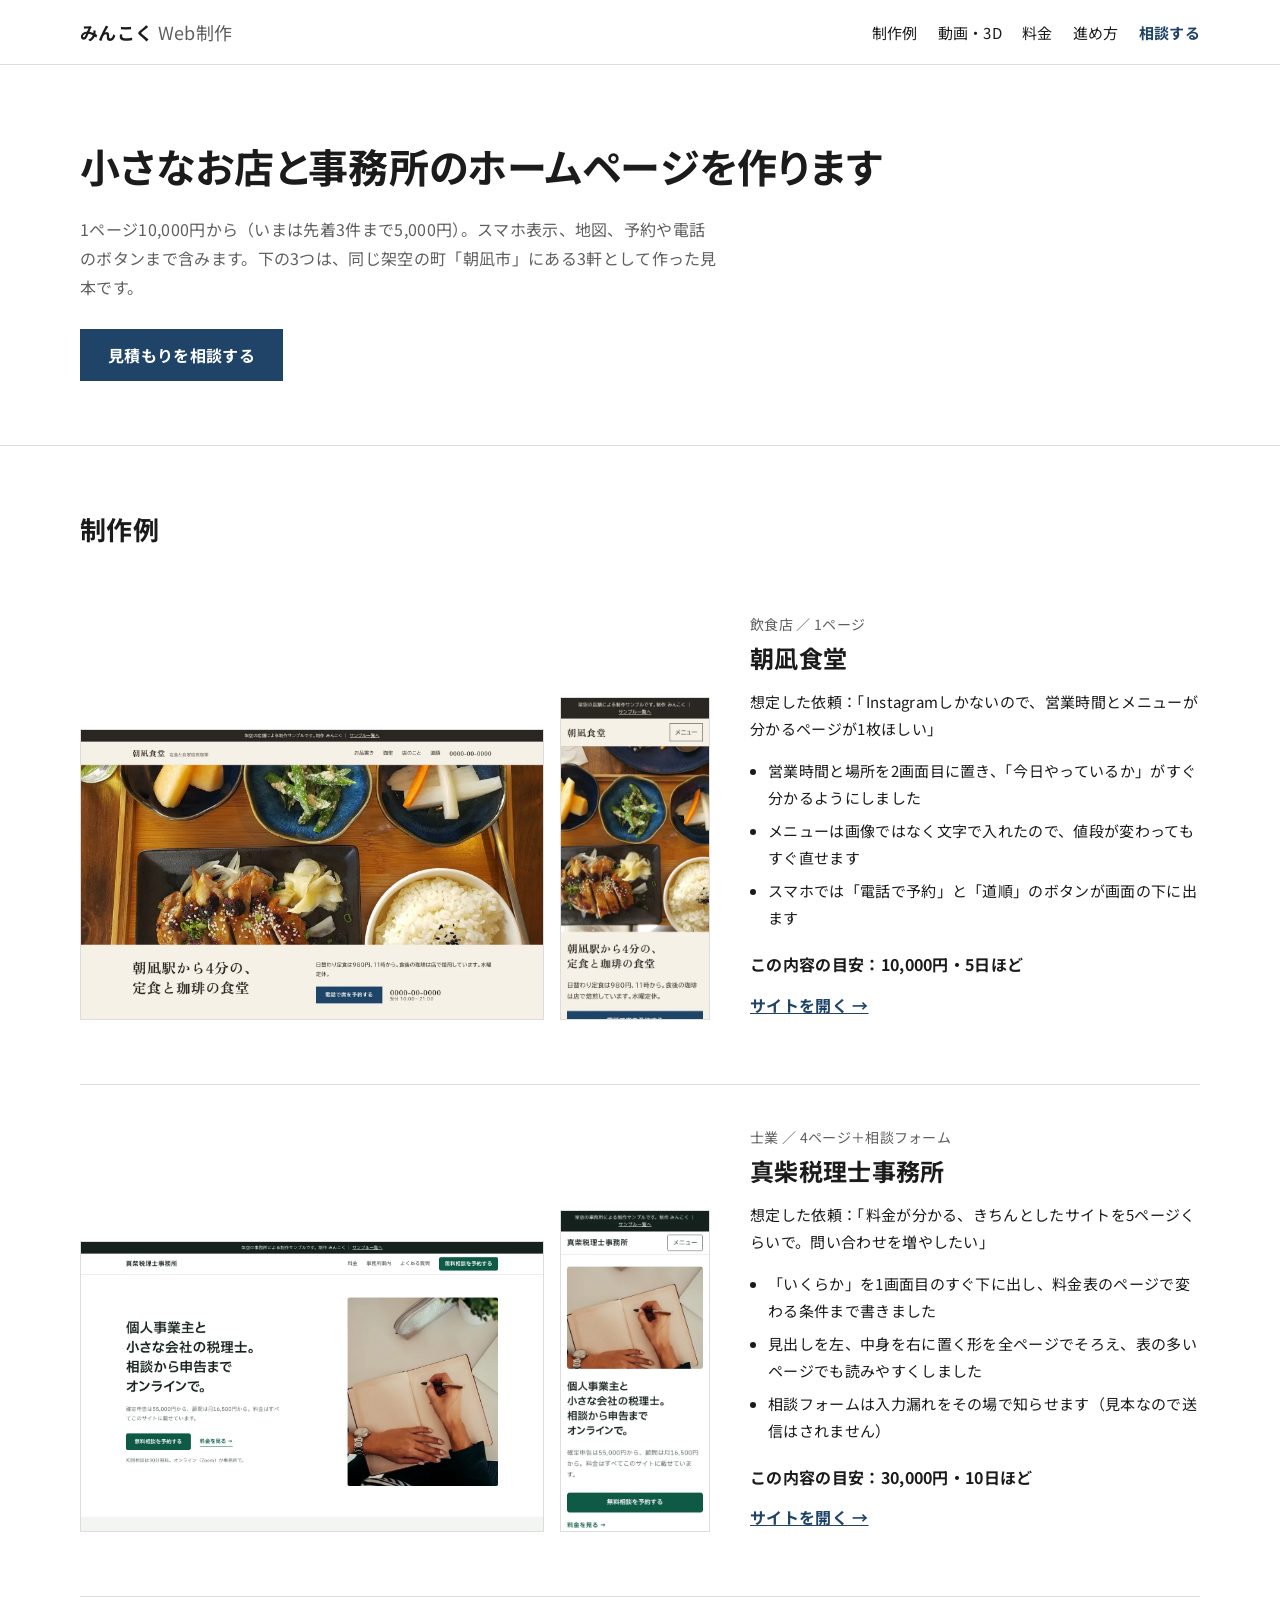
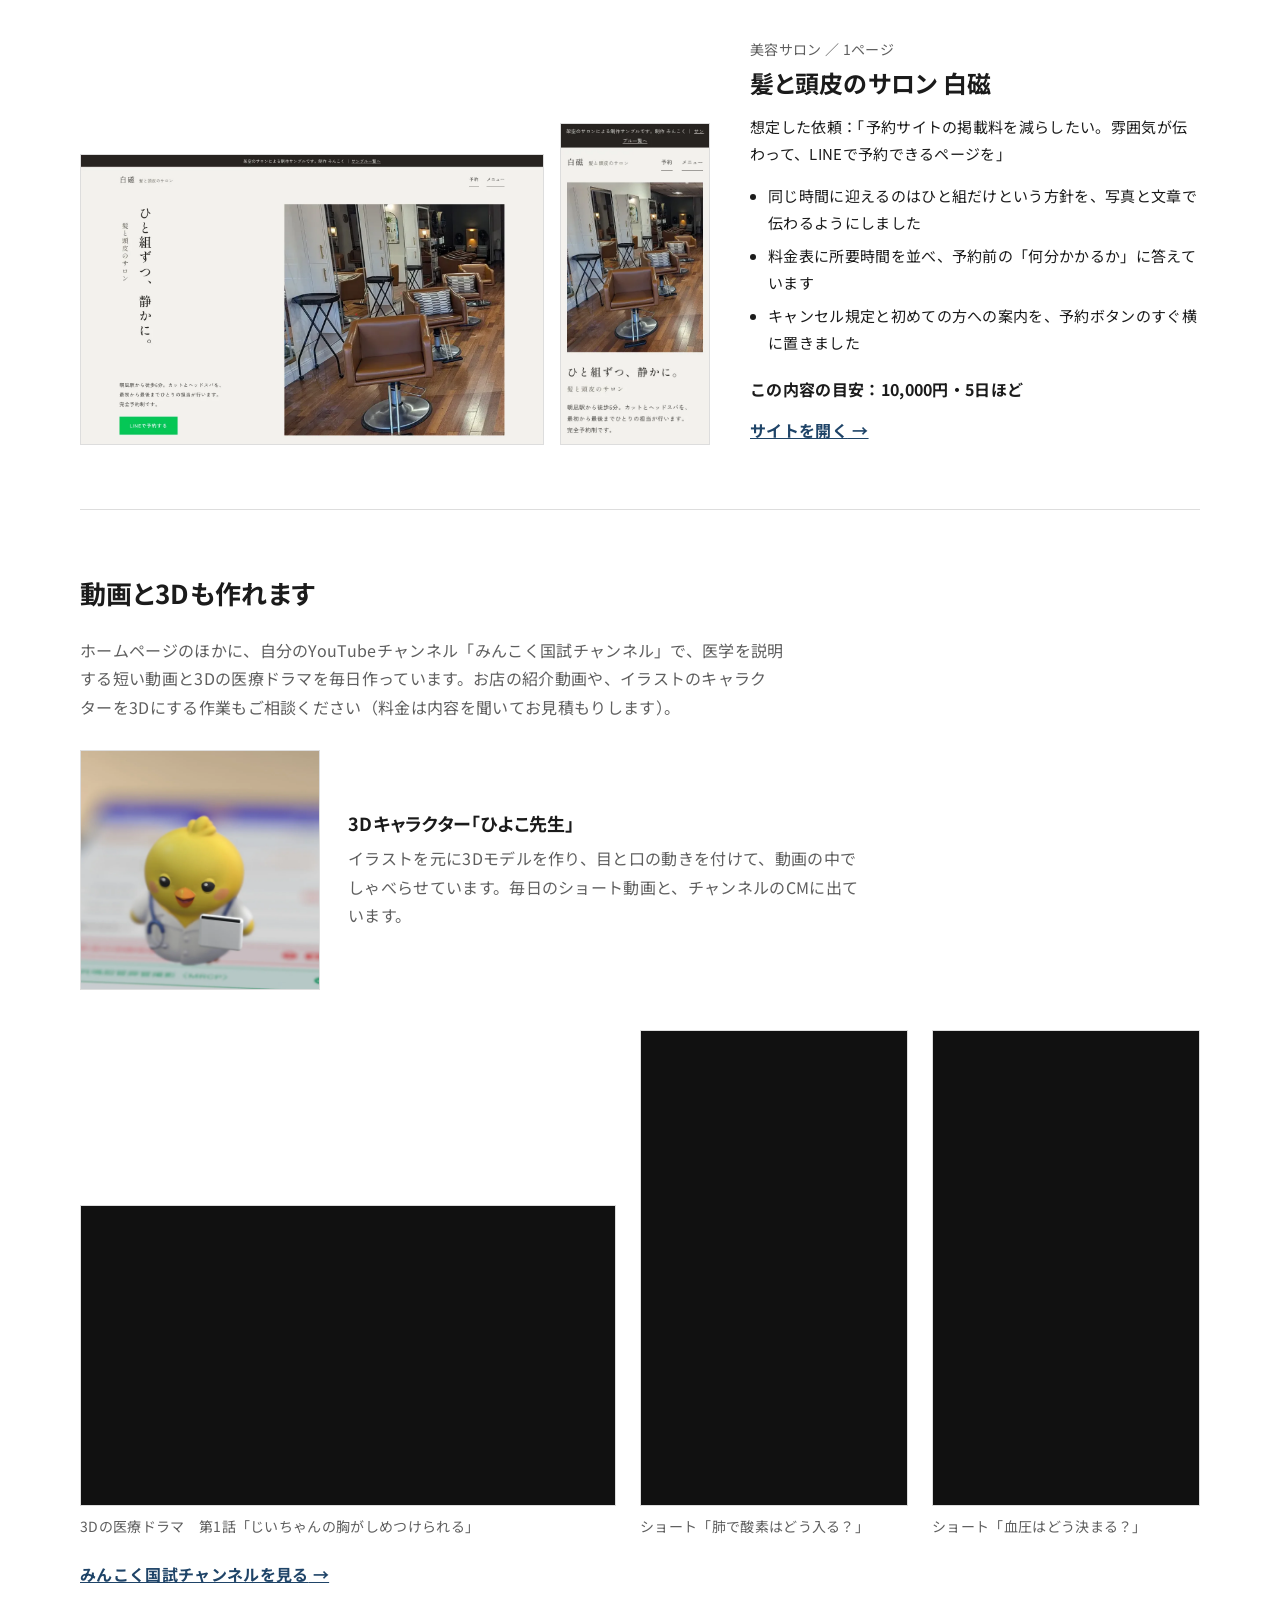
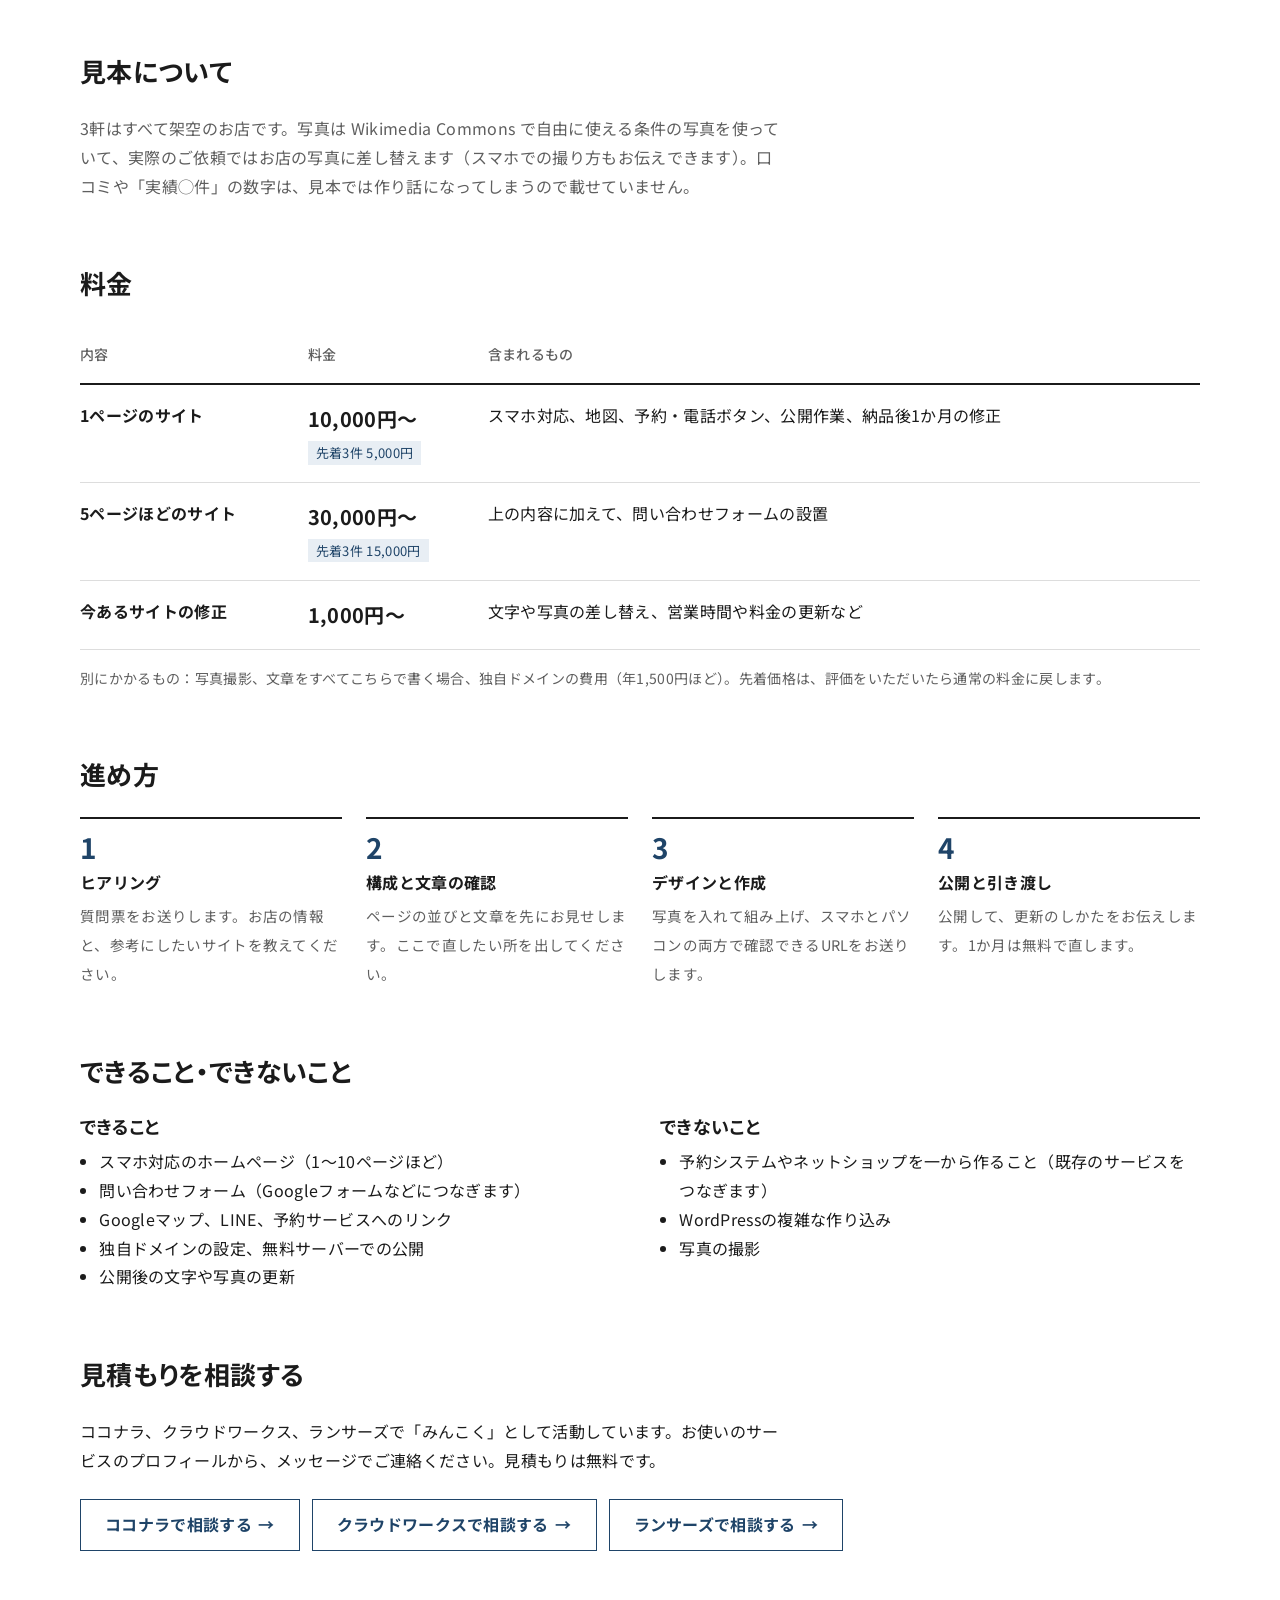
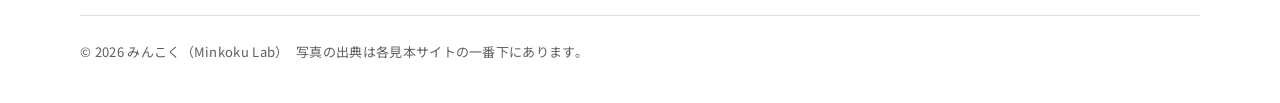
==== commit d7587985: "Show current hiyoko 3D clip in video and 3D section Co-Authored-By: Claude Opus 5.5 <noreply@anthrop" ====
--- a/index.html
+++ b/index.html
@@ -91,6 +91,10 @@
   <section id="media" class="wrap media" aria-labelledby="h-media">
     <h2 id="h-media" class="sec-title">動画と3Dも作れます</h2>
     <p class="media-lead">ホームページのほかに、自分のYouTubeチャンネル「みんこく国試チャンネル」で、医学を説明する短い動画と3Dの医療ドラマを毎日作っています。お店の紹介動画や、イラストのキャラクターを3Dにする作業もご相談ください（料金は内容を聞いてお見積もりします）。</p>
+    <div class="media-3d">
+      <video src="assets/hiyoko3d.mp4" poster="assets/hiyoko3d.webp" width="720" height="720" autoplay muted loop playsinline aria-label="3Dのひよこ先生が正面で話している6秒の動画"></video>
+      <div><h3>3Dキャラクター「ひよこ先生」</h3><p>イラストを元に3Dモデルを作り、目と口の動きを付けて、動画の中でしゃべらせています。毎日のショート動画と、チャンネルのCMに出ています。</p></div>
+    </div>
     <div class="media-videos">
       <figure><div class="yt yt-wide"><iframe src="https://www.youtube-nocookie.com/embed/W39rmq9bxFQ" title="3Dの医療ドラマ 第1話「じいちゃんの胸がしめつけられる」" loading="lazy" allow="encrypted-media; picture-in-picture" allowfullscreen></iframe></div><figcaption>3Dの医療ドラマ　第1話「じいちゃんの胸がしめつけられる」</figcaption></figure>
       <figure><div class="yt yt-tall"><iframe src="https://www.youtube-nocookie.com/embed/z4KTn0otKYI" title="ショート動画「肺で酸素はどう入る？」" loading="lazy" allow="encrypted-media; picture-in-picture" allowfullscreen></iframe></div><figcaption>ショート「肺で酸素はどう入る？」</figcaption></figure>
--- a/assets/style.css
+++ b/assets/style.css
@@ -55,9 +55,11 @@
 .contact{padding-bottom:64px}
 .contact p{max-width:44em}
 .media-lead{max-width:44em;color:var(--muted);margin-bottom:28px}
-.media-3d{margin:0 0 32px;border:1px solid var(--line);background:#EEF1F4}
-.media-3d figcaption,.media-videos figcaption{font-size:14px;color:var(--muted);margin-top:8px}
-.media-3d figcaption{padding:0 12px 10px}
+.media-videos figcaption{font-size:14px;color:var(--muted);margin-top:8px}
+.media-3d{display:grid;grid-template-columns:240px 1fr;gap:28px;align-items:center;margin-bottom:40px}
+.media-3d video{width:240px;height:240px;object-fit:cover;display:block;border:1px solid var(--line);background:#EEF1F4}
+.media-3d h3{font-size:18px;margin-bottom:8px}
+.media-3d p{color:var(--muted);max-width:32em}
 .media-videos{display:grid;grid-template-columns:2fr 1fr 1fr;gap:24px;align-items:end;margin-bottom:20px}
 .media-videos figure{margin:0}
 .yt{position:relative;background:#111;border:1px solid var(--line)}
@@ -82,7 +84,7 @@
   .contact-links{flex-direction:column}.contact-links a{width:100%;justify-content:space-between}
   .media-videos{grid-template-columns:1fr 1fr}
   .media-videos figure:first-child{grid-column:1/3}
-  .media-3d{overflow-x:auto}.media-3d img{min-width:640px}
+  .media-3d{grid-template-columns:1fr;gap:16px}
   .head nav{gap:14px;font-size:14px}
 }
 @media (prefers-reduced-motion:reduce){*{transition:none!important;scroll-behavior:auto!important}}
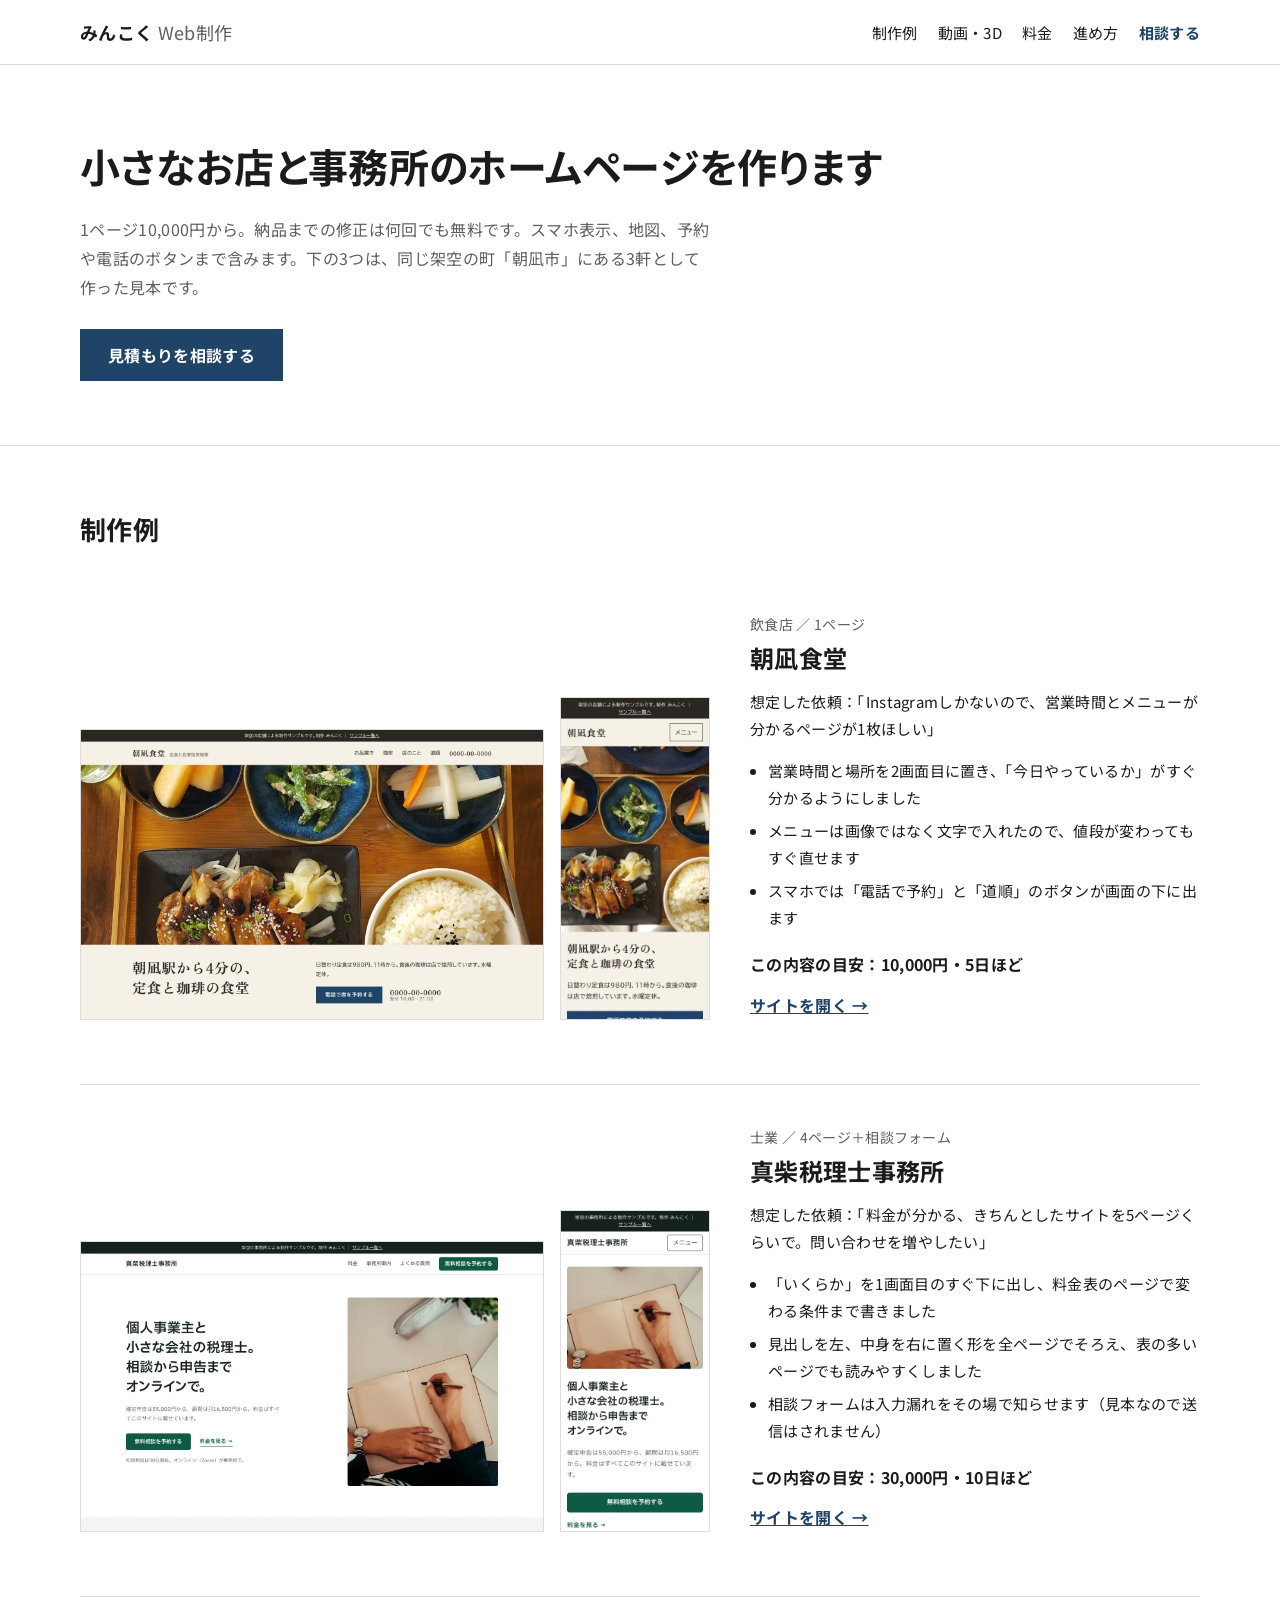
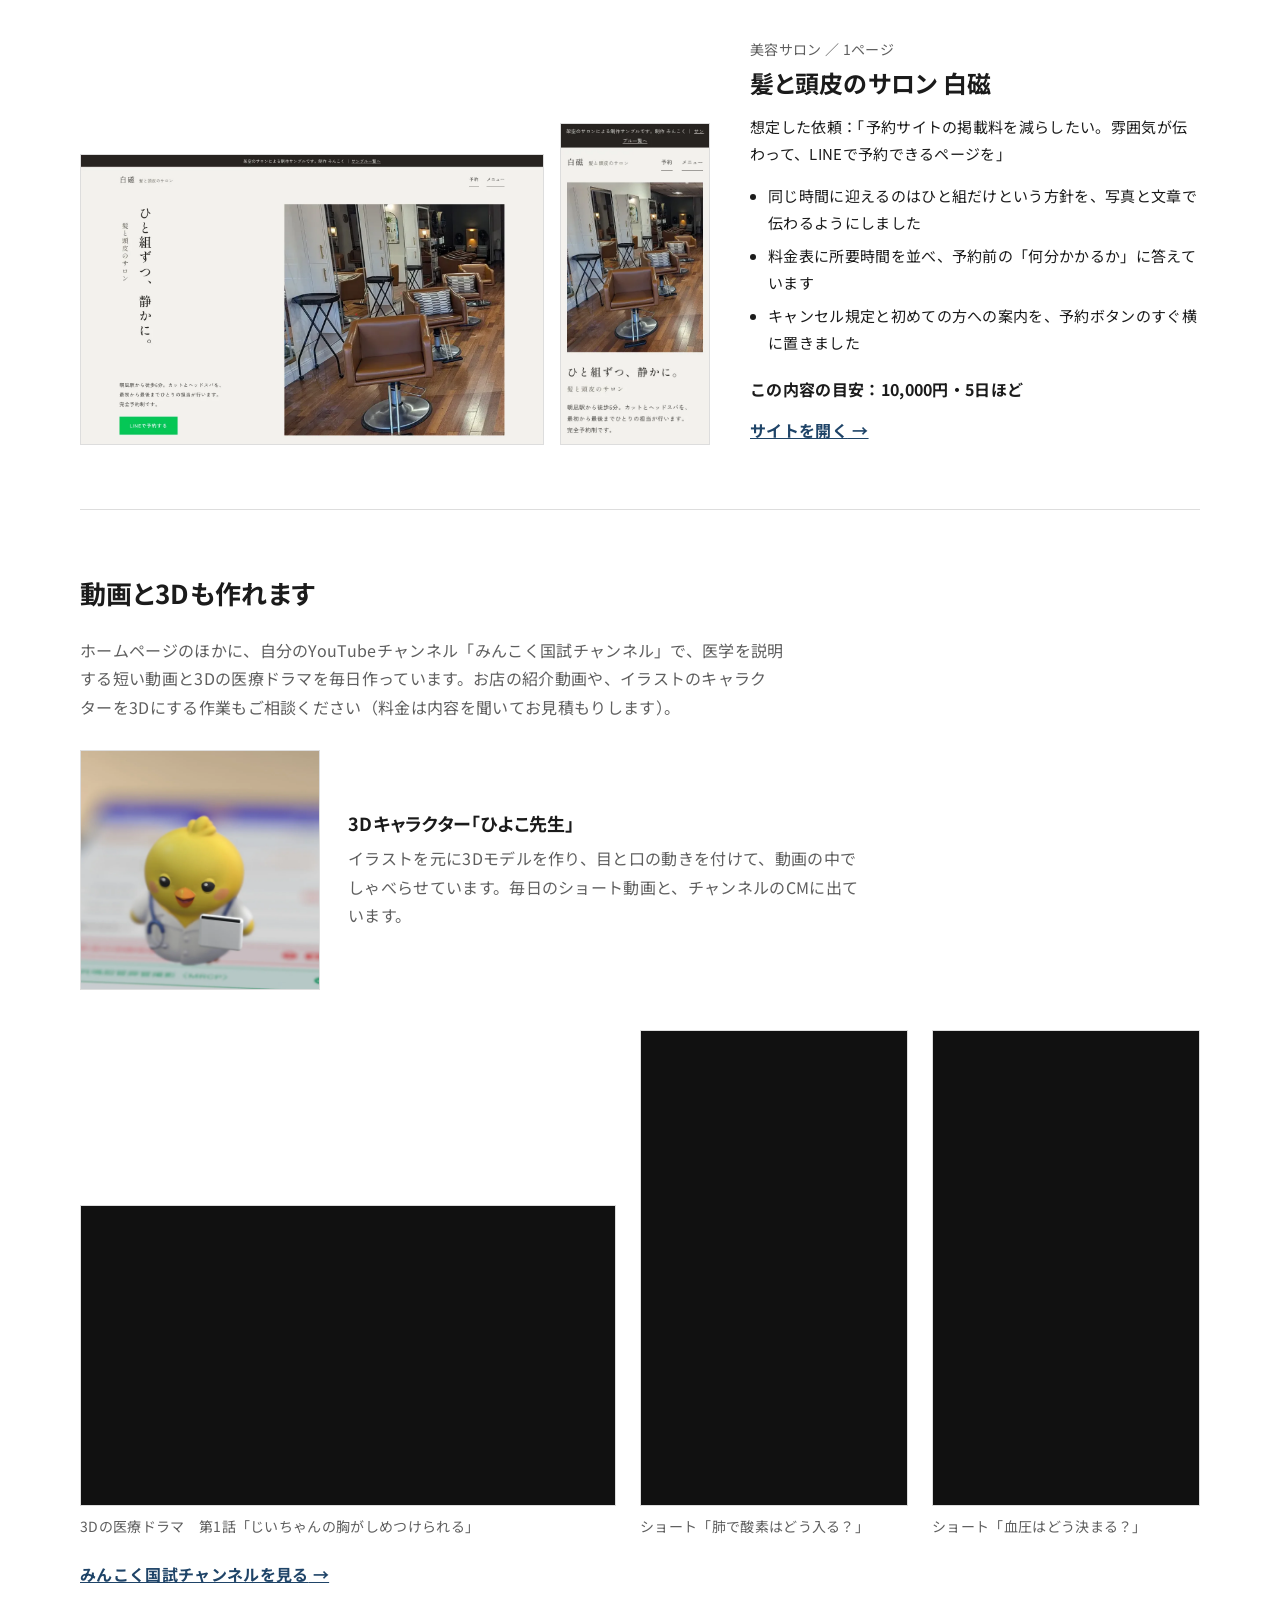
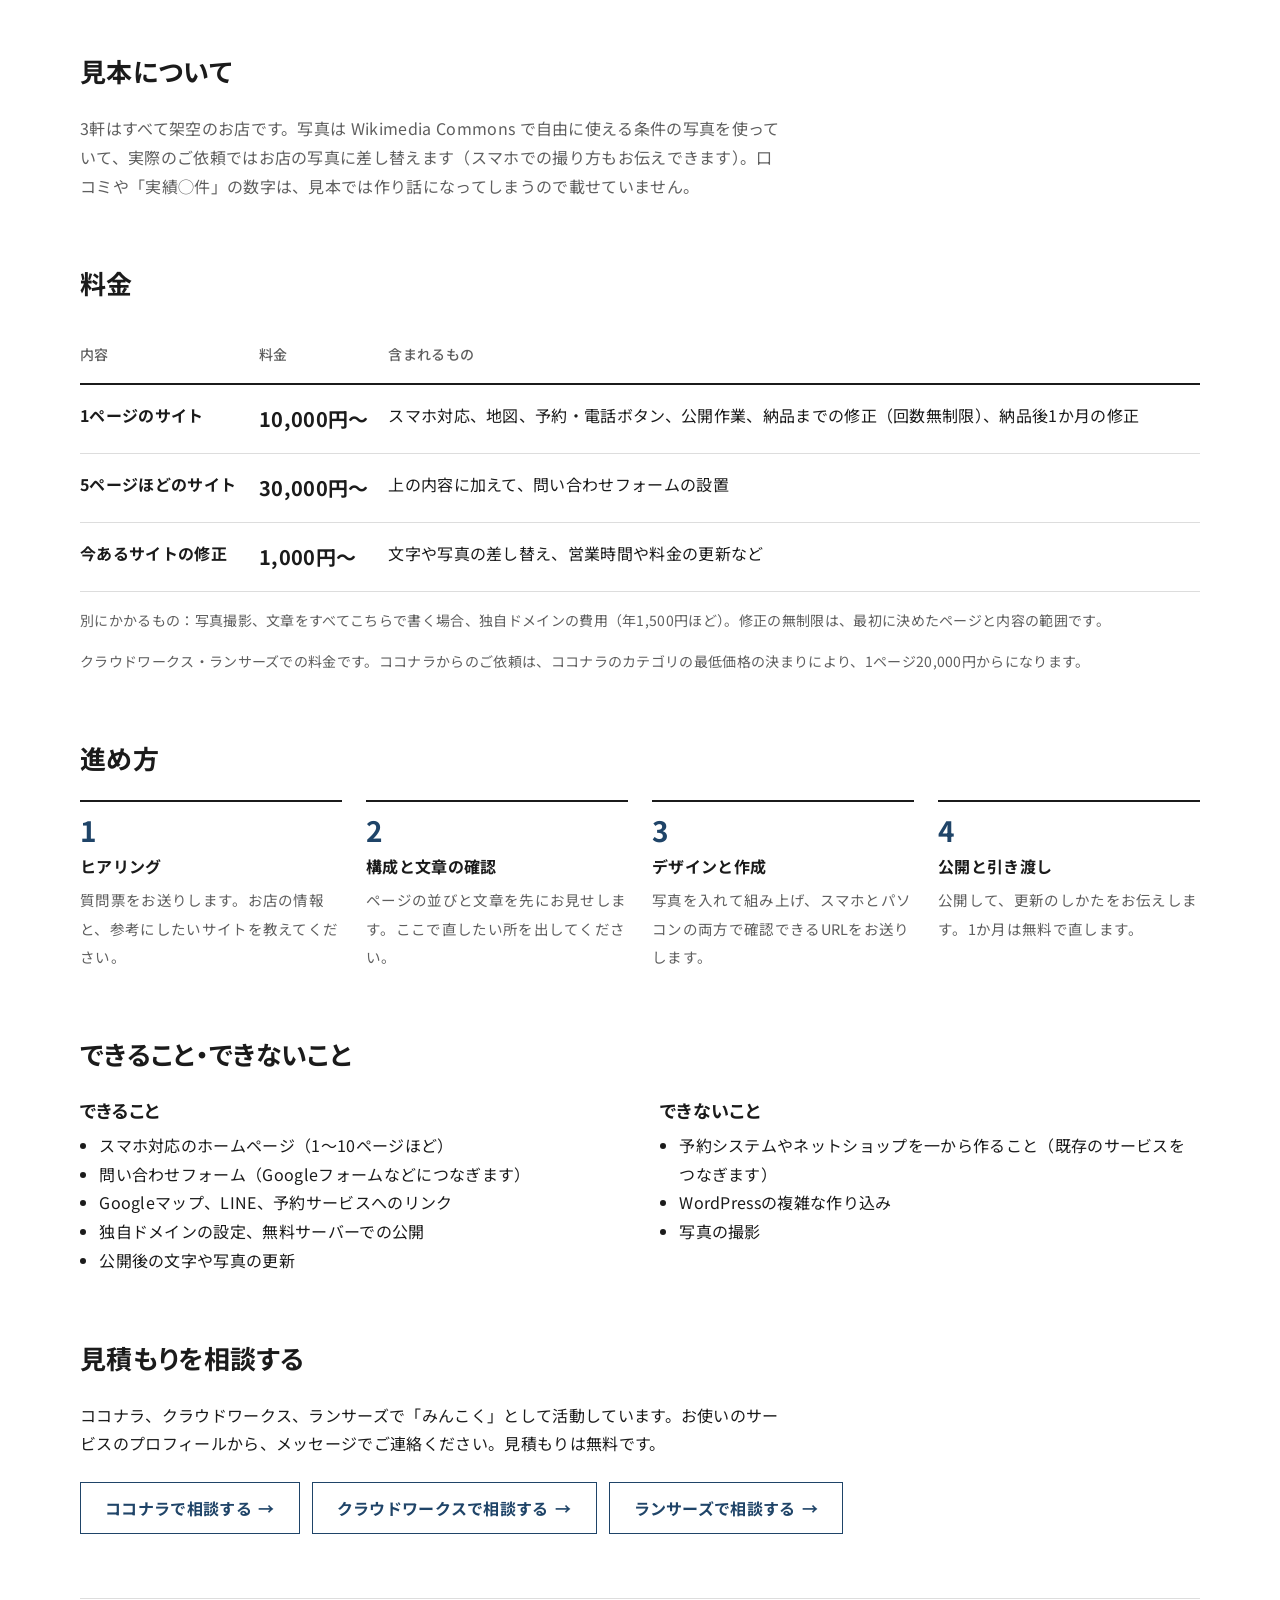
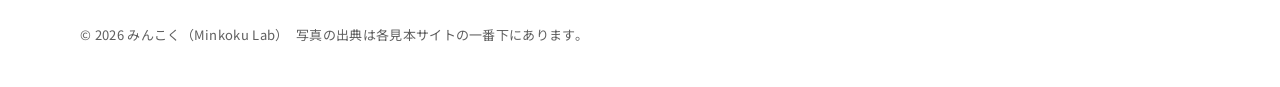
==== commit 78ffbf9d: "Update prices: 10,000 yen on CW/Lancers, 20,000 yen on Coconala; unlimited revisions Co-Authored-By:" ====
--- a/index.html
+++ b/index.html
@@ -4,7 +4,7 @@
 <meta charset="utf-8">
 <meta name="viewport" content="width=device-width, initial-scale=1">
 <title>みんこく Web制作｜小さなお店と事務所のホームページ</title>
-<meta name="description" content="飲食店、士業、サロンなど小さなお店と事務所のホームページを作ります。1ページ10,000円から（先着3件は5,000円）。スマホ表示、地図、予約ボタンまで含みます。">
+<meta name="description" content="飲食店、士業、サロンなど小さなお店と事務所のホームページを作ります。1ページ10,000円から。スマホ表示、地図、予約ボタンまで含みます。">
 <meta property="og:title" content="みんこく Web制作">
 <meta property="og:image" content="assets/shots/shokudo-pc.webp">
 <link rel="preconnect" href="https://fonts.googleapis.com">
@@ -23,7 +23,7 @@
 <main>
   <section class="intro wrap">
     <h1><span>小さなお店と事務所の</span><span>ホームページを作ります</span></h1>
-    <p>1ページ10,000円から（いまは先着3件まで5,000円）。スマホ表示、地図、予約や電話のボタンまで含みます。下の3つは、同じ架空の町「朝凪市」にある3軒として作った見本です。</p>
+    <p>1ページ10,000円から。納品までの修正は何回でも無料です。スマホ表示、地図、予約や電話のボタンまで含みます。下の3つは、同じ架空の町「朝凪市」にある3軒として作った見本です。</p>
     <a class="btn" href="#contact">見積もりを相談する</a>
   </section>
 
@@ -113,12 +113,13 @@
     <table class="price">
       <thead><tr><th scope="col">内容</th><th scope="col">料金</th><th scope="col">含まれるもの</th></tr></thead>
       <tbody>
-        <tr><th scope="row">1ページのサイト</th><td><b>10,000円〜</b><span class="tag">先着3件 5,000円</span></td><td>スマホ対応、地図、予約・電話ボタン、公開作業、納品後1か月の修正</td></tr>
-        <tr><th scope="row">5ページほどのサイト</th><td><b>30,000円〜</b><span class="tag">先着3件 15,000円</span></td><td>上の内容に加えて、問い合わせフォームの設置</td></tr>
+        <tr><th scope="row">1ページのサイト</th><td><b>10,000円〜</b></td><td>スマホ対応、地図、予約・電話ボタン、公開作業、納品までの修正（回数無制限）、納品後1か月の修正</td></tr>
+        <tr><th scope="row">5ページほどのサイト</th><td><b>30,000円〜</b></td><td>上の内容に加えて、問い合わせフォームの設置</td></tr>
         <tr><th scope="row">今あるサイトの修正</th><td><b>1,000円〜</b></td><td>文字や写真の差し替え、営業時間や料金の更新など</td></tr>
       </tbody>
     </table>
-    <p class="small">別にかかるもの：写真撮影、文章をすべてこちらで書く場合、独自ドメインの費用（年1,500円ほど）。先着価格は、評価をいただいたら通常の料金に戻します。</p>
+    <p class="small">別にかかるもの：写真撮影、文章をすべてこちらで書く場合、独自ドメインの費用（年1,500円ほど）。修正の無制限は、最初に決めたページと内容の範囲です。</p>
+    <p class="small">クラウドワークス・ランサーズでの料金です。ココナラからのご依頼は、ココナラのカテゴリの最低価格の決まりにより、1ページ20,000円からになります。</p>
   </section>
 
   <section id="flow" class="wrap" aria-labelledby="h-flow">
